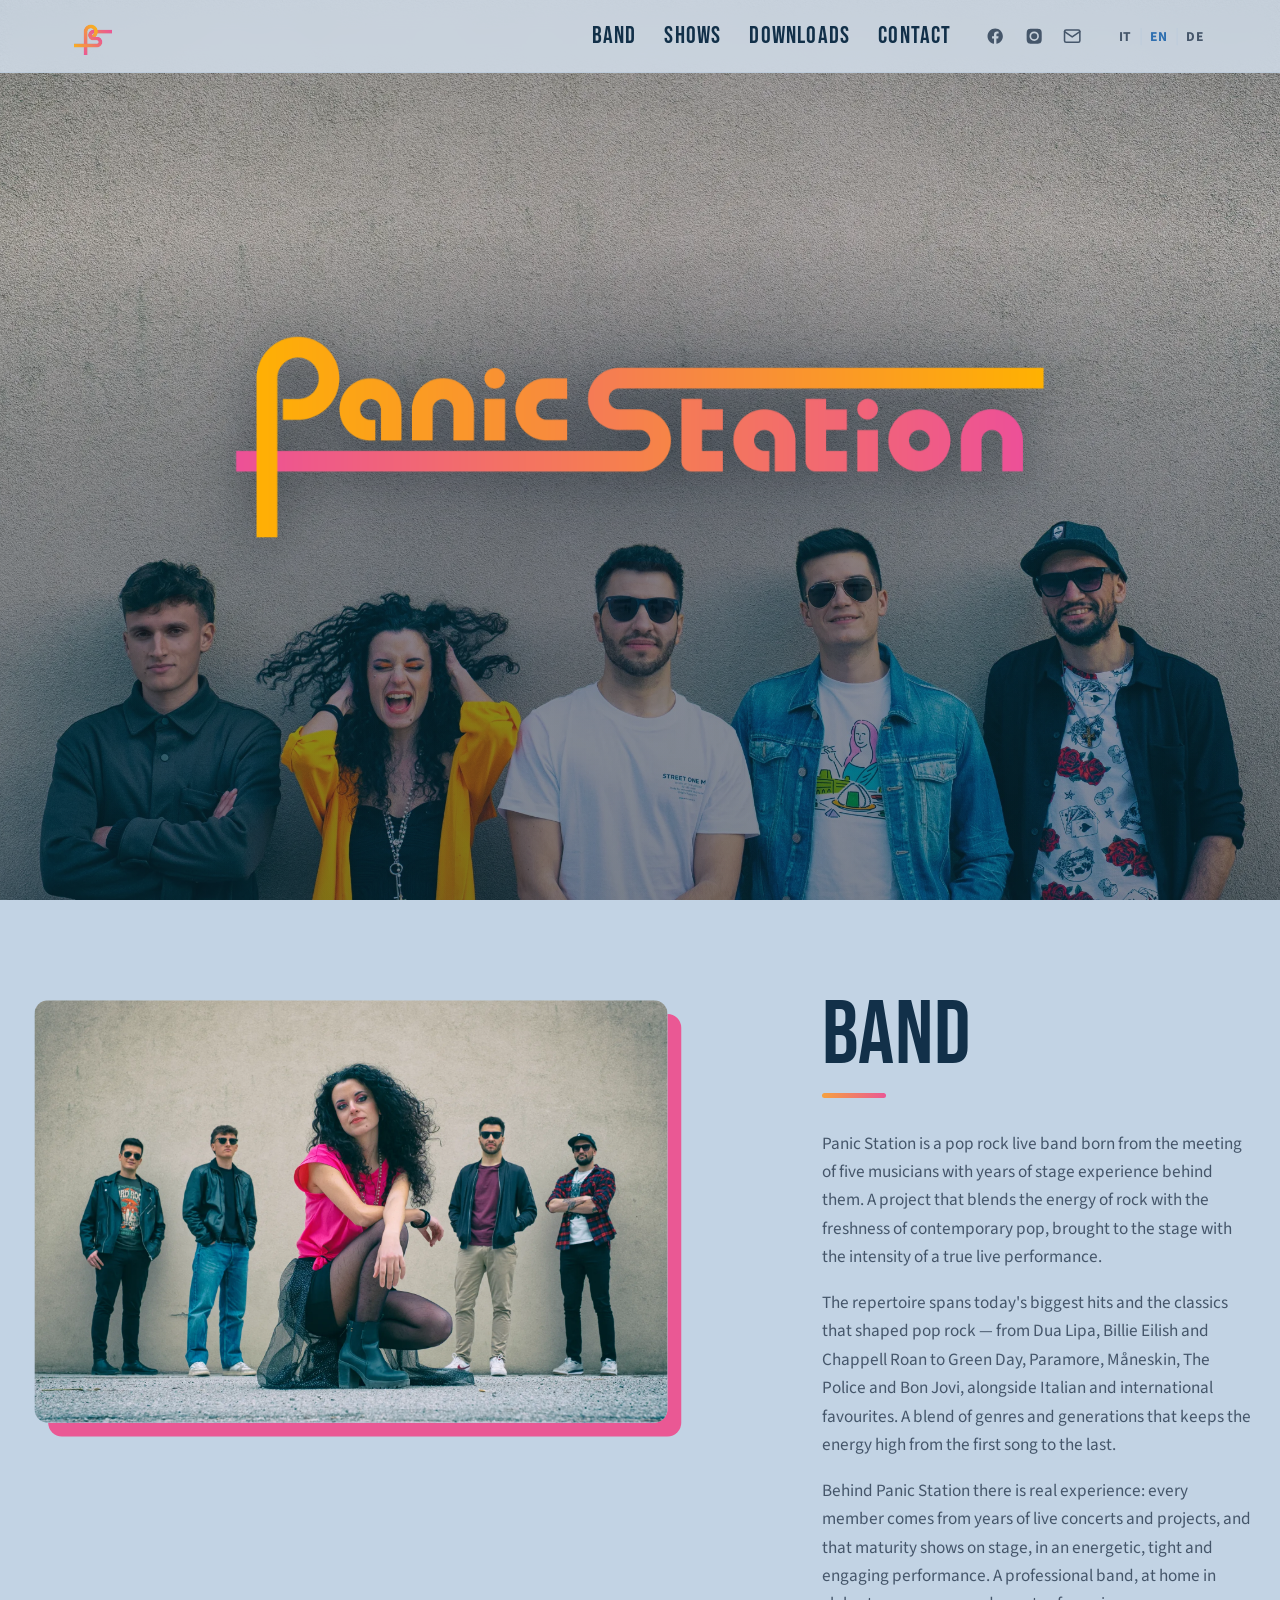
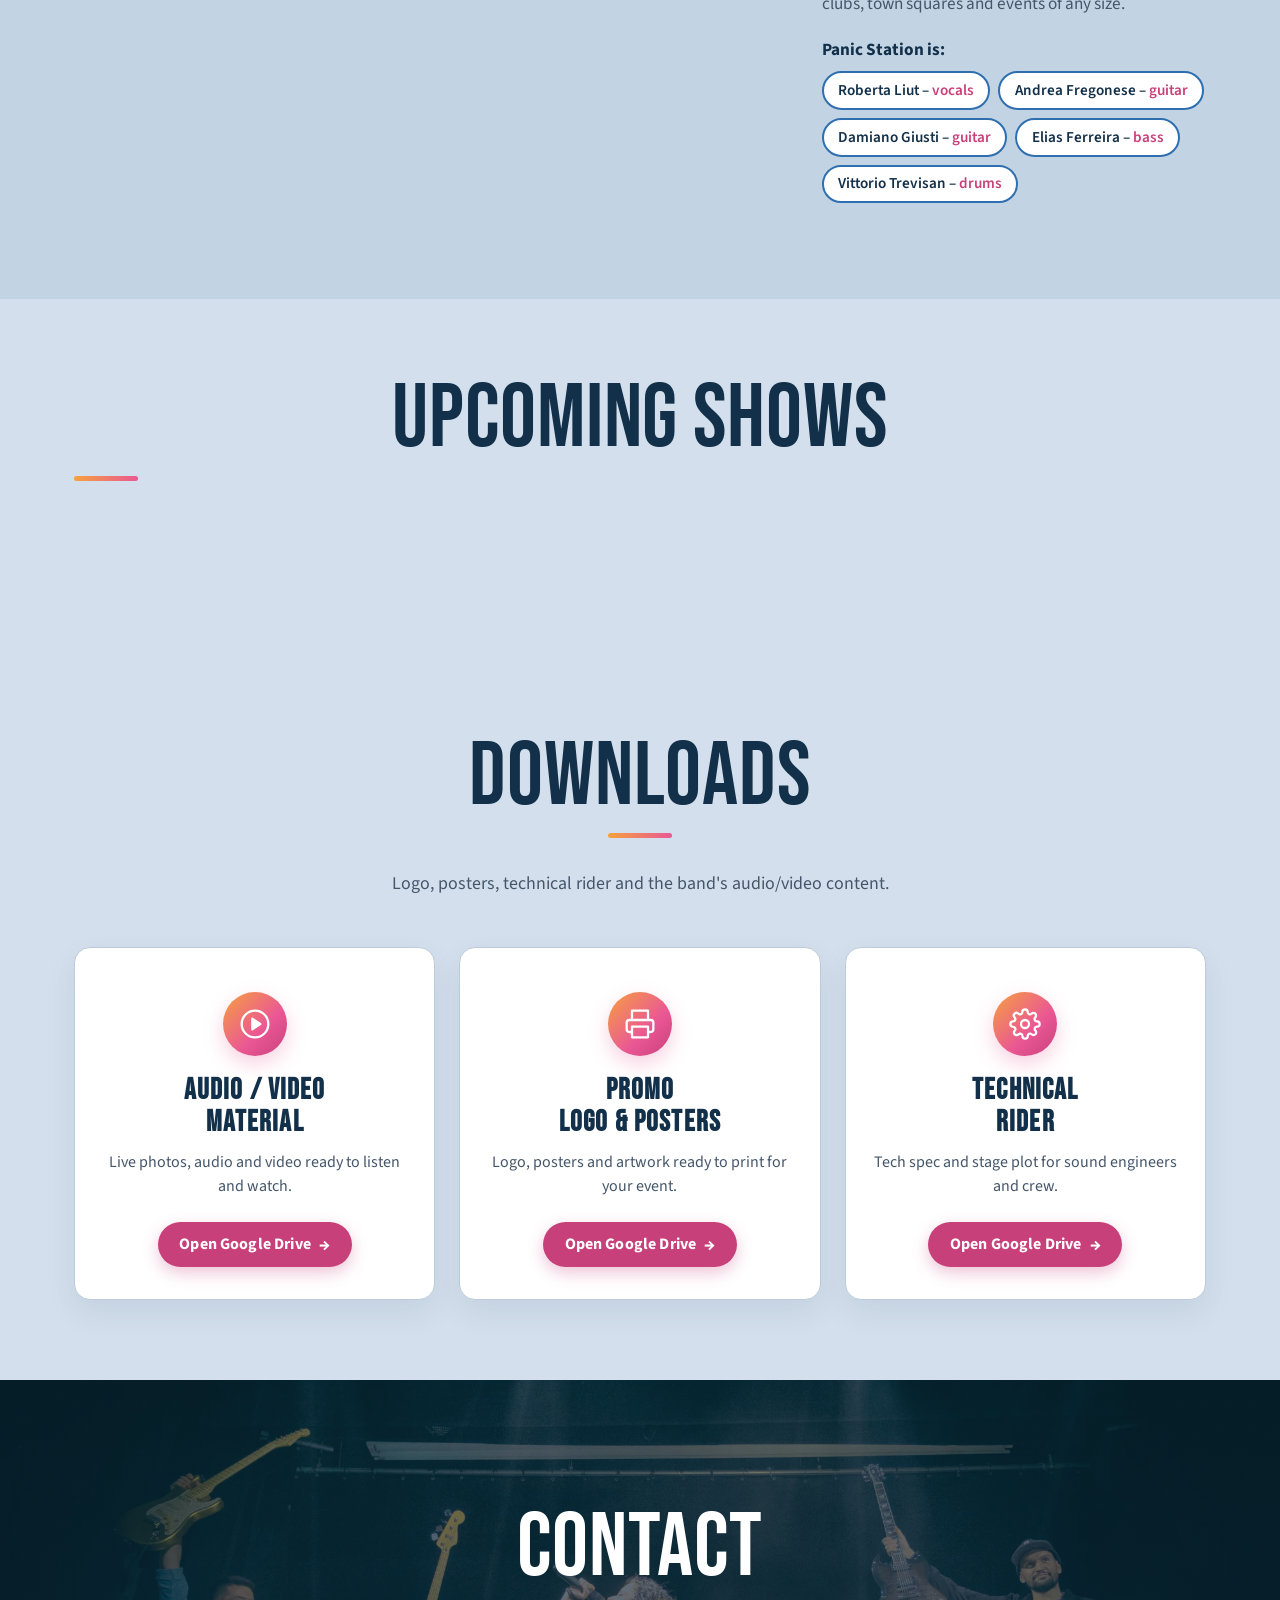
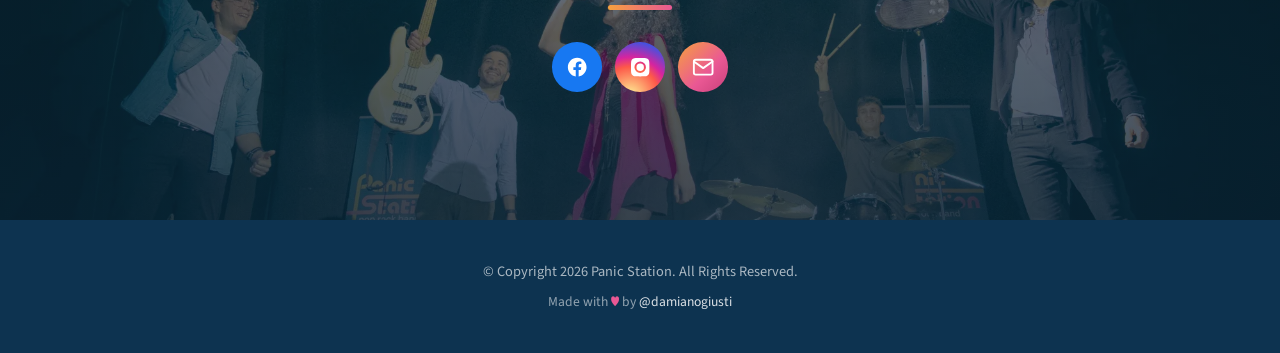
==== index.html @ 5a09c306 "footer: add 'Made with ♥ by @damianogiusti' credit link Co-Authored-By: Claude Opus 4.8 <noreply@ant" ====
<!DOCTYPE html>
<html lang="it">
<head>
  <meta charset="UTF-8">
  <meta name="viewport" content="width=device-width, initial-scale=1, minimum-scale=1">

  <title>Panic Station — Live Pop Rock Band | Friuli e Veneto</title>
  <meta name="description" data-i18n="meta.description" content="Panic Station: live band pop rock in Friuli e Veneto (San Vito al Tagliamento, Portogruaro, Pordenone). Grandi successi pop e classici rock suonati dal vivo per feste, sagre ed eventi.">
  <meta name="keywords" content="Panic Station, band pop rock, live band Friuli, cover band Veneto, musica dal vivo San Vito al Tagliamento, band Portogruaro, band Pordenone, gruppo musicale pop rock, live music, feste sagre eventi">
  <meta name="author" content="Panic Station">
  <meta name="robots" content="index, follow, max-image-preview:large">
  <meta name="theme-color" content="#123049">
  <link rel="canonical" href="https://www.panicstation.it/">

  <!-- Local SEO -->
  <meta name="geo.region" content="IT-FVG">
  <meta name="geo.placename" content="San Vito al Tagliamento, Pordenone">
  <meta name="geo.position" content="45.9167;12.8583">
  <meta name="ICBM" content="45.9167, 12.8583">

  <!-- Icons -->
  <link rel="shortcut icon" href="assets/images/logo-2.png" type="image/png">
  <link rel="apple-touch-icon" href="assets/images/logo-2.png">

  <!-- Open Graph -->
  <meta property="og:type" content="website">
  <meta property="og:site_name" content="Panic Station">
  <meta property="og:title" content="Panic Station — Live Pop Rock Band">
  <meta property="og:description" content="Live band pop rock in Friuli e Veneto. Successi pop e classici rock suonati dal vivo per feste, sagre ed eventi.">
  <meta property="og:url" content="https://www.panicstation.it/">
  <meta property="og:locale" content="it_IT">
  <meta property="og:locale:alternate" content="en_US">
  <meta property="og:locale:alternate" content="de_DE">
  <meta property="og:image" content="https://www.panicstation.it/assets/images/preview.webp">
  <meta property="og:image:type" content="image/webp">
  <meta property="og:image:width" content="1640">
  <meta property="og:image:height" content="924">
  <meta property="og:image:alt" content="Panic Station — pop rock band">

  <!-- Twitter -->
  <meta name="twitter:card" content="summary_large_image">
  <meta name="twitter:title" content="Panic Station — Live Pop Rock Band">
  <meta name="twitter:description" content="Live band pop rock in Friuli e Veneto. Successi pop e classici rock suonati dal vivo.">
  <meta name="twitter:image" content="https://www.panicstation.it/assets/images/preview.webp">

  <!-- Fonts + critical hero preload (LCP) -->
  <link rel="preconnect" href="https://fonts.googleapis.com">
  <link rel="preconnect" href="https://fonts.gstatic.com" crossorigin>
  <link rel="stylesheet" href="https://fonts.googleapis.com/css2?family=Bebas+Neue&family=Source+Sans+3:ital,wght@0,300;0,400;0,600;0,700;1,400&display=swap">
  <link rel="preload" as="image" href="assets/images/copertina-desktop.webp" media="(orientation: landscape)" fetchpriority="high">
  <link rel="preload" as="image" href="assets/images/copertina-mobile.webp" media="(orientation: portrait)" fetchpriority="high">

  <link rel="stylesheet" href="styles.css">
  <script defer src="translations.js"></script>
  <script defer src="script.js"></script>

  <script type="application/ld+json">
  {
    "@context": "https://schema.org",
    "@type": "MusicGroup",
    "name": "Panic Station",
    "url": "https://www.panicstation.it/",
    "logo": "https://www.panicstation.it/assets/images/logo-2.png",
    "image": "https://www.panicstation.it/assets/images/copertina-desktop.webp",
    "genre": ["Pop Rock", "Rock", "Pop", "Cover Band"],
    "foundingDate": "2020",
    "email": "info@panicstation.it",
    "sameAs": [
      "https://www.facebook.com/panicstation.live/",
      "https://www.instagram.com/panicstation.live/"
    ],
    "areaServed": [
      { "@type": "AdministrativeArea", "name": "Friuli-Venezia Giulia" },
      { "@type": "AdministrativeArea", "name": "Veneto" },
      { "@type": "City", "name": "San Vito al Tagliamento" },
      { "@type": "City", "name": "Portogruaro" },
      { "@type": "City", "name": "Pordenone" }
    ],
    "member": [
      { "@type": "Person", "name": "Roberta Liut", "roleName": "voce" },
      { "@type": "Person", "name": "Andrea Fregonese", "roleName": "chitarra" },
      { "@type": "Person", "name": "Damiano Giusti", "roleName": "chitarra" },
      { "@type": "Person", "name": "Elias Ferreira", "roleName": "basso" },
      { "@type": "Person", "name": "Vittorio Trevisan", "roleName": "batteria" }
    ]
  }
  </script>
</head>
<body class="vb">

  <header class="navbar" id="top">
    <div class="container navbar-inner">
      <a class="navbar-brand" href="#top" aria-label="Panic Station">
        <img src="assets/images/logo-2.png" alt="Panic Station">
      </a>
      <button class="navbar-toggle" type="button" aria-controls="nav-menu" aria-expanded="false" aria-label="Menu">
        <span></span><span></span><span></span>
      </button>
      <nav class="navbar-menu" id="nav-menu">
        <ul class="nav-links">
          <li><a href="#band" data-i18n="nav.band">Band</a></li>
          <li><a href="#date" data-i18n="nav.dates">Date</a></li>
          <li><a href="#download" data-i18n="nav.download">Materiali</a></li>
          <li><a href="#contattaci" data-i18n="nav.contact">Contattaci</a></li>
        </ul>
        <div class="nav-social">
          <a href="https://www.facebook.com/panicstation.live/" target="_blank" rel="noopener" aria-label="Facebook" data-icon="facebook"></a>
          <a href="https://www.instagram.com/panicstation.live/" target="_blank" rel="noopener" aria-label="Instagram" data-icon="instagram"></a>
          <a href="mailto:info@panicstation.it?subject=Contatto da sito web" aria-label="Email" data-icon="mail"></a>
        </div>
        <div class="lang-switch" role="group" aria-label="Language">
          <button type="button" data-lang="it">IT</button><span aria-hidden="true">|</span>
          <button type="button" data-lang="en">EN</button><span aria-hidden="true">|</span>
          <button type="button" data-lang="de">DE</button>
        </div>
      </nav>
    </div>
  </header>

  <!-- Hero -->
  <section class="hero" id="hero">
    <picture class="hero-bg">
      <source media="(orientation: portrait)" srcset="assets/images/copertina-mobile.webp">
      <img src="assets/images/copertina-desktop.webp" alt="Panic Station" fetchpriority="high">
    </picture>
    <div class="hero-scrim"></div>
    <img class="hero-logo" src="assets/images/logo-vettoriale-copy.pdf-svg.png" alt="Panic Station">
  </section>

  <!-- Band -->
  <section class="band" id="band">
    <div class="container band-grid">
      <figure class="band-photo" data-reveal>
        <img src="assets/images/band.webp" alt="Panic Station live pop rock band" width="2000" height="1334" loading="lazy">
      </figure>
      <div class="band-text" data-reveal>
        <h2 class="section-title" data-i18n="band.heading">BAND</h2>
        <p data-i18n="band.p1">Panic Station è una live band pop rock nata dall'incontro di cinque musicisti con anni di palco alle spalle. Un progetto che unisce l'energia del rock e la freschezza del pop contemporaneo, portati sul palco con l'intensità di una vera performance dal vivo.</p>
        <p data-i18n="band.p2">Il repertorio spazia dai grandi successi di oggi ai classici che hanno fatto la storia del pop rock: da Dua Lipa, Billie Eilish e Chappell Roan a Green Day, Paramore, Måneskin, The Police e Bon Jovi, passando per hit italiane e internazionali. Un incontro di generi e generazioni che tiene alta l'energia dal primo all'ultimo brano.</p>
        <p data-i18n="band.p3">Dietro Panic Station c'è esperienza vera: ogni componente arriva da anni di concerti e progetti dal vivo, e questa maturità si sente sul palco, in una performance energica, precisa e coinvolgente. Una band professionale, a suo agio tra club, piazze ed eventi di ogni dimensione.</p>
        <p class="members-intro" data-i18n="band.membersIntro">I Panic Station sono:</p>
        <ul class="members">
          <li>Roberta Liut &ndash; <span data-i18n="role.vocals">voce</span></li>
          <li>Andrea Fregonese &ndash; <span data-i18n="role.guitar">chitarra</span></li>
          <li>Damiano Giusti &ndash; <span data-i18n="role.guitar">chitarra</span></li>
          <li>Elias Ferreira &ndash; <span data-i18n="role.bass">basso</span></li>
          <li>Vittorio Trevisan &ndash; <span data-i18n="role.drums">batteria</span></li>
        </ul>
      </div>
    </div>
  </section>

  <!-- Gigs -->
  <section class="gigs" id="date">
    <div class="container" id="next_gigs">
      <div class="section-head" data-reveal>
        <h2 class="section-title" data-i18n="gigs.heading">Prossimi live</h2>
      </div>
    </div>
  </section>

  <!-- Downloads -->
  <section class="quick-links" id="download">
    <div class="container">
      <div class="section-head" data-reveal>
        <h2 class="section-title center" data-i18n="downloads.heading">MATERIALI</h2>
        <p class="section-sub" data-i18n="downloads.subtitle">Logo, locandine, rider tecnico e contenuti audio/video della band.</p>
      </div>
      <div class="cards">
        <a class="card" href="https://materiale.panicstation.it" target="_blank" rel="noopener" data-reveal>
          <span class="card-icon" data-icon="play"></span>
          <h3 class="card-title" data-i18n-html="cards.material">MATERIALE <br> AUDIO / VIDEO</h3>
          <p class="card-desc" data-i18n="cards.material.desc">Foto, audio e video live pronti da ascoltare e guardare.</p>
          <span class="card-cta" data-i18n="cards.cta">Apri Google Drive</span>
        </a>
        <a class="card" href="https://drive.google.com/drive/folders/1IUiKf55fL4-iTd4FxjVwKEXodRz_qEDn" target="_blank" rel="noopener" data-reveal>
          <span class="card-icon" data-icon="print"></span>
          <h3 class="card-title" data-i18n-html="cards.ads">PUBBLICITÀ<br>LOGO E LOCANDINE</h3>
          <p class="card-desc" data-i18n="cards.ads.desc">Logo, locandine e grafiche pronte da stampare per il tuo evento.</p>
          <span class="card-cta" data-i18n="cards.cta">Apri Google Drive</span>
        </a>
        <a class="card" href="https://drive.google.com/file/d/1LFYhdl3VUo5XoUsHOWB9RDWOVeJ8-pVO/view?usp=drive_link" target="_blank" rel="noopener" data-reveal>
          <span class="card-icon" data-icon="gear"></span>
          <h3 class="card-title" data-i18n-html="cards.rider">RIDER <br> TECNICO</h3>
          <p class="card-desc" data-i18n="cards.rider.desc">Scheda tecnica e piano palco per fonici e service.</p>
          <span class="card-cta" data-i18n="cards.cta">Apri Google Drive</span>
        </a>
      </div>
    </div>
  </section>

  <!-- Contact -->
  <section class="contact" id="contattaci">
    <picture class="contact-bg">
      <img src="assets/images/footer.webp" alt="" loading="lazy">
    </picture>
    <div class="contact-scrim"></div>
    <div class="container">
      <h2 class="section-title center" data-i18n="contact.heading" data-reveal>CONTATTACI</h2>
      <div class="social-list" data-reveal>
        <a class="social-btn facebook" href="https://www.facebook.com/panicstation.live/" target="_blank" rel="noopener" aria-label="Facebook" data-icon="facebook"></a>
        <a class="social-btn instagram" href="https://www.instagram.com/panicstation.live/" target="_blank" rel="noopener" aria-label="Instagram" data-icon="instagram"></a>
        <a class="social-btn mail" href="mailto:info@panicstation.it?subject=Contatto da sito web" aria-label="Email" data-icon="mail"></a>
      </div>
    </div>
  </section>

  <footer class="footer">
    <div class="container">
      <p class="copyright" id="copyright_js"></p>
      <p class="footer-credit">Made with <span class="heart" aria-label="love" role="img">♥</span> by <a href="https://www.damianogiusti.com/" target="_blank" rel="noopener">@damianogiusti</a></p>
    </div>
  </footer>

</body>
</html>
---- styles.css ----
/* ===== Variant B — Bold Dynamic (light blue, heritage-forward) ===== */
/* Bright but blue-tinted: brand blue + white + pink, logo-2 gradient pops */
:root {
  --bg: #d3dfec;          /* blue-grey base (a touch deeper) */
  --surface: #ffffff;     /* cards */
  --surface-2: #c2d3e4;   /* alt section (deeper blue tint) */
  --line: #bccbdb;
  --ink: #123049;         /* dark navy text */
  --muted: #45566a;       /* AA on light-blue surfaces */
  --blue: #2f6fb0;        /* brand blue */
  --blue-d: #1d4368;
  --navy: #0d3350;        /* footer / anchor navy */
  --blue-soft: #dbe8f5;
  --pink: #ea5894;        /* brand pink (decorative) */
  --pink-text: #c8407a;   /* darker pink for text (AA on white) */
  --orange: #f6893f;
  --yellow: #f2c14e;
  --grad: linear-gradient(90deg, #f6a13e 0%, #ea5894 100%);
  --grad-d: linear-gradient(135deg, #f6a13e 0%, #ea5894 60%, #c8407a 100%);
  --grad-h: linear-gradient(135deg, #cf6a1a 0%, #ea5894 55%, #c8407a 100%); /* ticket header: white text ≥3:1 */
  --nav-h: 4.5rem;
  --fd: 'Bebas Neue', Impact, sans-serif;
  --fb: 'Source Sans 3', -apple-system, Segoe UI, Roboto, sans-serif;
}

*, *::before, *::after { box-sizing: border-box; }
html, body { max-width: 100%; overflow-x: hidden; }
html { scroll-behavior: smooth; }
body { margin: 0; font-family: var(--fb); font-size: 1.075rem; line-height: 1.65; color: var(--ink); background: var(--bg); -webkit-font-smoothing: antialiased; }
a { color: inherit; text-decoration: none; }
img { max-width: 100%; display: block; }
.container { width: 100%; max-width: 1180px; margin: 0 auto; padding: 0 1.5rem; }

.section-title {
  font-family: var(--fd); font-weight: 400;
  font-size: clamp(3rem, 8vw, 5.6rem);
  line-height: .9; letter-spacing: .01em; margin: 0 0 2rem; color: var(--ink);
  text-transform: uppercase; position: relative;
}
.section-title::after { content: ""; display: block; width: 4rem; height: 5px; margin-top: 1rem; background: var(--grad); border-radius: 3px; }
.section-title.center { text-align: center; }
.section-title.center::after { margin-left: auto; margin-right: auto; }

/* ===== Scroll animations ===== */
[data-reveal] { opacity: 0; transform: translateY(34px); transition: opacity .7s ease, transform .7s cubic-bezier(.2,.8,.2,1); }
[data-reveal].is-visible { opacity: 1; transform: none; }
.band-photo[data-reveal] { transform: translateX(-46px) scale(.98); }
.band-text[data-reveal]  { transform: translateX(46px); }
.cards a:nth-child(1)[data-reveal] { transition-delay: .05s; }
.cards a:nth-child(2)[data-reveal] { transition-delay: .16s; }
.cards a:nth-child(3)[data-reveal] { transition-delay: .27s; }
@media (prefers-reduced-motion: reduce) { [data-reveal] { opacity: 1 !important; transform: none !important; } }

/* ===== Navbar ===== */
.navbar { position: fixed; inset: 0 0 auto 0; z-index: 100; background: rgba(211,223,236,.85); backdrop-filter: saturate(150%) blur(12px); border-bottom: 1px solid var(--line); }
.navbar-inner { display: flex; align-items: center; gap: 1rem; min-height: var(--nav-h); }
.navbar-brand img { height: 2.4rem; width: auto; }
.navbar-menu { display: flex; align-items: center; gap: 1.75rem; margin-left: auto; }
.nav-links { display: flex; gap: 1.75rem; list-style: none; margin: 0; padding: 0; }
.nav-links a { font-family: var(--fd); font-size: 1.5rem; letter-spacing: .05em; color: var(--ink); transition: color .2s; }
.nav-links a:hover { color: var(--pink); }
.nav-social { display: flex; gap: .4rem; }
.nav-social a { width: 2rem; height: 2rem; display: grid; place-items: center; color: var(--muted); transition: color .2s; }
.nav-social a:hover { color: var(--pink); }
.nav-social svg { width: 1.15rem; height: 1.15rem; }
.lang-switch { display: flex; align-items: center; gap: .3rem; }
.lang-switch button { background: none; border: none; cursor: pointer; color: var(--muted); font-family: var(--fb); font-weight: 700; font-size: .85rem; letter-spacing: .05em; padding: .1rem .15rem; }
.lang-switch button.active { color: var(--blue); }
.lang-switch span { color: var(--line); }
.navbar-toggle { display: none; margin-left: auto; background: none; border: none; cursor: pointer; padding: .5rem; }
.navbar-toggle span { display: block; width: 26px; height: 2px; margin: 5px 0; background: var(--ink); transition: .3s; }

/* ===== Hero ===== */
.hero { position: relative; height: 100svh; min-height: 560px; overflow: hidden; background: var(--surface-2); }
.hero-bg, .hero-bg img { position: absolute; inset: 0; width: 100%; height: 100%; }
.hero-bg img { object-fit: cover; object-position: center 30%; }
.hero-scrim {
  position: absolute; inset: 0;
  background:
    radial-gradient(115% 75% at 50% 50%, rgba(6,26,42,.42) 0%, rgba(6,26,42,.14) 46%, rgba(6,26,42,0) 72%),
    linear-gradient(180deg, rgba(6,26,42,.28) 0%, rgba(6,26,42,0) 26%, rgba(6,26,42,.5) 100%);
}
.hero-logo {
  position: absolute; left: 50%; top: 50%; transform: translate(-50%,-52%);
  width: min(82%, 820px); height: auto; z-index: 2;
  filter: drop-shadow(0 8px 26px rgba(4,16,28,.5));
  animation: heroPop 1s cubic-bezier(.2,.8,.2,1) both;
}
@keyframes heroPop { from { opacity: 0; transform: translate(-50%,-46%) scale(.94); } to { opacity: 1; transform: translate(-50%,-52%) scale(1); } }

/* ===== Downloads / Quick links ===== */
.quick-links { background: var(--bg); padding: 5.5rem 0 5rem; }
.quick-links .section-head { margin-bottom: 3rem; }
.section-sub { max-width: 660px; margin: 0 auto; text-align: center; color: var(--muted); font-size: 1.12rem; line-height: 1.6; }
.cards { display: grid; grid-template-columns: repeat(3, 1fr); gap: 1.5rem; }
.card {
  display: flex; flex-direction: column; align-items: center;
  background: var(--surface); border: 1px solid var(--line); border-radius: 16px;
  padding: 2.75rem 1.6rem 2rem; text-align: center;
  box-shadow: 0 12px 30px rgba(13,51,80,.08);
  transition: transform .25s, box-shadow .25s, border-color .25s;
}
.card:hover { transform: translateY(-10px); box-shadow: 0 24px 50px rgba(234,88,148,.24); border-color: var(--pink); }
.card-icon { display: inline-grid; place-items: center; width: 4rem; height: 4rem; border-radius: 50%; color: #fff; background: var(--grad-d); box-shadow: 0 8px 20px rgba(234,88,148,.28); }
.card-icon svg { width: 2rem; height: 2rem; stroke-width: 1.7; }
.card-title { margin: 1.2rem 0 0; font-family: var(--fd); font-size: 1.8rem; letter-spacing: .04em; line-height: 1.1; color: var(--ink); }
.card-desc { margin: .7rem 0 1.5rem; color: var(--muted); font-size: 1rem; line-height: 1.5; }
.card-cta {
  margin-top: auto; display: inline-flex; align-items: center; gap: .5rem;
  font-family: var(--fb); font-weight: 700; font-size: 1rem; letter-spacing: .01em;
  color: #fff; background: var(--pink-text);
  padding: .6rem 1.35rem; border-radius: 999px;
  box-shadow: 0 6px 16px rgba(200,64,122,.3);
  transition: gap .2s ease, box-shadow .2s ease, transform .2s ease;
}
.card-cta::after { content: "→"; font-size: 1.1em; line-height: 1; }
.card:hover .card-cta { gap: .85rem; box-shadow: 0 10px 22px rgba(200,64,122,.42); transform: translateY(-1px); }

/* ===== Band (split slide-in) ===== */
.band { background: var(--surface-2); padding: 6rem 0; }
.band-grid { display: grid; grid-template-columns: 1.5fr 1fr; gap: 3.5rem; align-items: center; }
.band-photo { margin: 0; border-radius: 14px; overflow: hidden; box-shadow: 14px 14px 0 var(--pink); }
.band-photo { align-self: start; }
.band-photo img { display: block; width: 100%; height: auto; }
.band-text p { margin: 0 0 1.1rem; color: var(--muted); }
.band-text .members-intro { color: var(--ink); font-weight: 700; margin-bottom: .4rem; }
.members { list-style: none; margin: 0; padding: 0; display: flex; flex-wrap: wrap; gap: .5rem; }
.members li { background: var(--surface); border: 2px solid var(--blue); border-radius: 999px; padding: .3rem .9rem; font-weight: 600; font-size: .95rem; color: var(--ink); }
.members li span { color: var(--pink-text); }

/* ===== Gigs (ticket cards) ===== */
.gigs { background: var(--bg); padding: 5rem 0 6rem; }
.section-head { text-align: center; margin-bottom: 2.5rem; }
#next_gigs { display: grid; gap: 1.75rem; }
#next_gigs .section-head { grid-column: 1 / -1; }
.gig-card {
  position: relative; background: var(--surface); color: var(--ink);
  border: 1px solid var(--line); border-radius: 12px; padding: 0; overflow: hidden;
  box-shadow: 0 14px 32px rgba(13,51,80,.1);
  transition: transform .25s, box-shadow .25s;
  animation: fadeUp .6s both;
}
#next_gigs > div:nth-child(2) .gig-card { animation-delay: .05s; }
#next_gigs > div:nth-child(3) .gig-card { animation-delay: .15s; }
#next_gigs > div:nth-child(4) .gig-card { animation-delay: .25s; }
@keyframes fadeUp { from { opacity: 0; transform: translateY(28px); } to { opacity: 1; transform: none; } }
.gig-card:hover { transform: translateY(-6px) scale(1.01); box-shadow: 0 22px 46px rgba(234,88,148,.22); }
.gig-card::before, .gig-card::after { content: ""; position: absolute; top: 3.4rem; width: 22px; height: 22px; background: var(--bg); border-radius: 50%; transform: translateY(-50%); z-index: 2; }
.gig-card::before { left: -11px; } .gig-card::after { right: -11px; }
.gig-top { display: flex; justify-content: space-between; align-items: baseline; gap: 1rem; flex-wrap: wrap; background: var(--grad-h); color: #fff; padding: 1.35rem 2rem; }
.gig-date { font-family: var(--fd); font-size: 2.5rem; letter-spacing: .02em; margin: 0; }
.gig-name { font-family: var(--fd); font-size: 2.5rem; letter-spacing: .02em; margin: 0; color: #fff; text-align: right; text-shadow: 0 1px 8px rgba(120,20,70,.35); }
.gig-location { margin: 0; padding: 1.25rem 2rem 0; font-weight: 600; color: var(--ink); }
.gig-cta { padding: .75rem 2rem 1.5rem; }
.gig-cta a { display: inline-flex; align-items: center; gap: .4rem; font-weight: 700; color: var(--blue); }
.gig-cta u { text-decoration: none; border-bottom: 2px solid currentColor; }

/* teaser: static "continuously updated" note, not a ticket */
.gig-item--teaser { grid-column: 1 / -1; text-align: center; }
.gig-teaser {
  display: inline-flex; align-items: center; gap: .55rem;
  margin: .9rem 0 0; padding: .6rem 1.3rem;
  border: 1px dashed var(--blue); border-radius: 999px;
  background: var(--surface); color: var(--muted);
  font-style: italic; font-size: 1.02rem;
}
.gig-teaser-ic { width: 1.2rem; height: 1.2rem; color: var(--blue); flex: none; }

/* ===== Contact ===== */
.contact { position: relative; padding: 8rem 0; overflow: hidden; }
.contact-bg, .contact-bg img { position: absolute; inset: 0; width: 100%; height: 100%; }
.contact-bg img { object-fit: cover; object-position: center 30%; }
.contact-scrim { position: absolute; inset: 0; background: linear-gradient(180deg, rgba(9,32,50,.5), rgba(9,32,50,.78)); }
.contact .container { position: relative; z-index: 2; text-align: center; }
.contact .section-title { color: #fff; }
.social-list { display: flex; justify-content: center; gap: .85rem; margin-top: 1.5rem; }
.social-btn { width: 3.1rem; height: 3.1rem; border-radius: 50%; display: grid; place-items: center; color: #fff; transition: transform .2s, filter .2s; }
.social-btn:hover { transform: translateY(-4px) rotate(6deg); filter: brightness(1.08); }
.social-btn svg { width: 1.4rem; height: 1.4rem; }
.social-btn.facebook { background: #1778f2; }
.social-btn.instagram { background: radial-gradient(circle at 30% 107%, #fdf497 0%, #fd5949 45%, #d6249f 60%, #285AEB 90%); }
.social-btn.mail { background: var(--grad-d); }

/* ===== Footer (navy anchor) ===== */
.footer { background: var(--navy); padding: 2.5rem 0; text-align: center; }
.copyright { margin: 0; font-size: .9rem; color: rgba(255,255,255,.65); }
.footer-credit { margin: .45rem 0 0; font-size: .85rem; color: rgba(255,255,255,.55); }
.footer-credit .heart { color: var(--pink); }
.footer-credit a { color: rgba(255,255,255,.85); border-bottom: 1px solid transparent; transition: border-color .2s, color .2s; }
.footer-credit a:hover { color: #fff; border-color: currentColor; }

[id] { scroll-margin-top: var(--nav-h); }

/* ===== Responsive ===== */
@media (min-width: 720px) { #next_gigs { grid-template-columns: 1fr 1fr; } #next_gigs .gig-card:only-of-type { grid-column: 1 / -1; } }
@media (max-width: 900px) {
  .cards { grid-template-columns: 1fr; max-width: 420px; margin: 0 auto; }
  .band-grid { grid-template-columns: 1fr; gap: 2.5rem; }
  .band-photo { order: -1; box-shadow: 10px 10px 0 var(--pink); }
  .band-photo[data-reveal], .band-text[data-reveal] { transform: translateY(34px); }
}
@media (max-width: 768px) {
  .navbar-toggle { display: block; }
  .navbar-menu { position: fixed; inset: var(--nav-h) 0 auto 0; flex-direction: column; align-items: flex-start; gap: 1.1rem; background: rgba(211,223,236,.97); backdrop-filter: blur(12px); padding: 1.5rem; border-bottom: 1px solid var(--line); transform: translateY(-160%); transition: transform .3s ease; }
  .navbar-menu.open { transform: translateY(0); }
  .nav-links { flex-direction: column; gap: 1rem; width: 100%; }
  .hero-bg img { object-position: center center; }
  .hero-scrim { background:
    radial-gradient(130% 55% at 50% 75%, rgba(6,24,40,.5) 0%, rgba(6,24,40,.18) 55%, rgba(6,24,40,0) 80%),
    linear-gradient(180deg, rgba(6,24,40,.3) 0%, rgba(6,24,40,.06) 26%, rgba(6,24,40,.55) 100%); }
  .hero-logo { width: 94%; top: 75%; transform: translate(-50%, -50%); }
  .gig-name { text-align: left; font-size: 2rem; }
  .gig-date { font-size: 2rem; }
  .gig-card::before, .gig-card::after { display: none; }
}
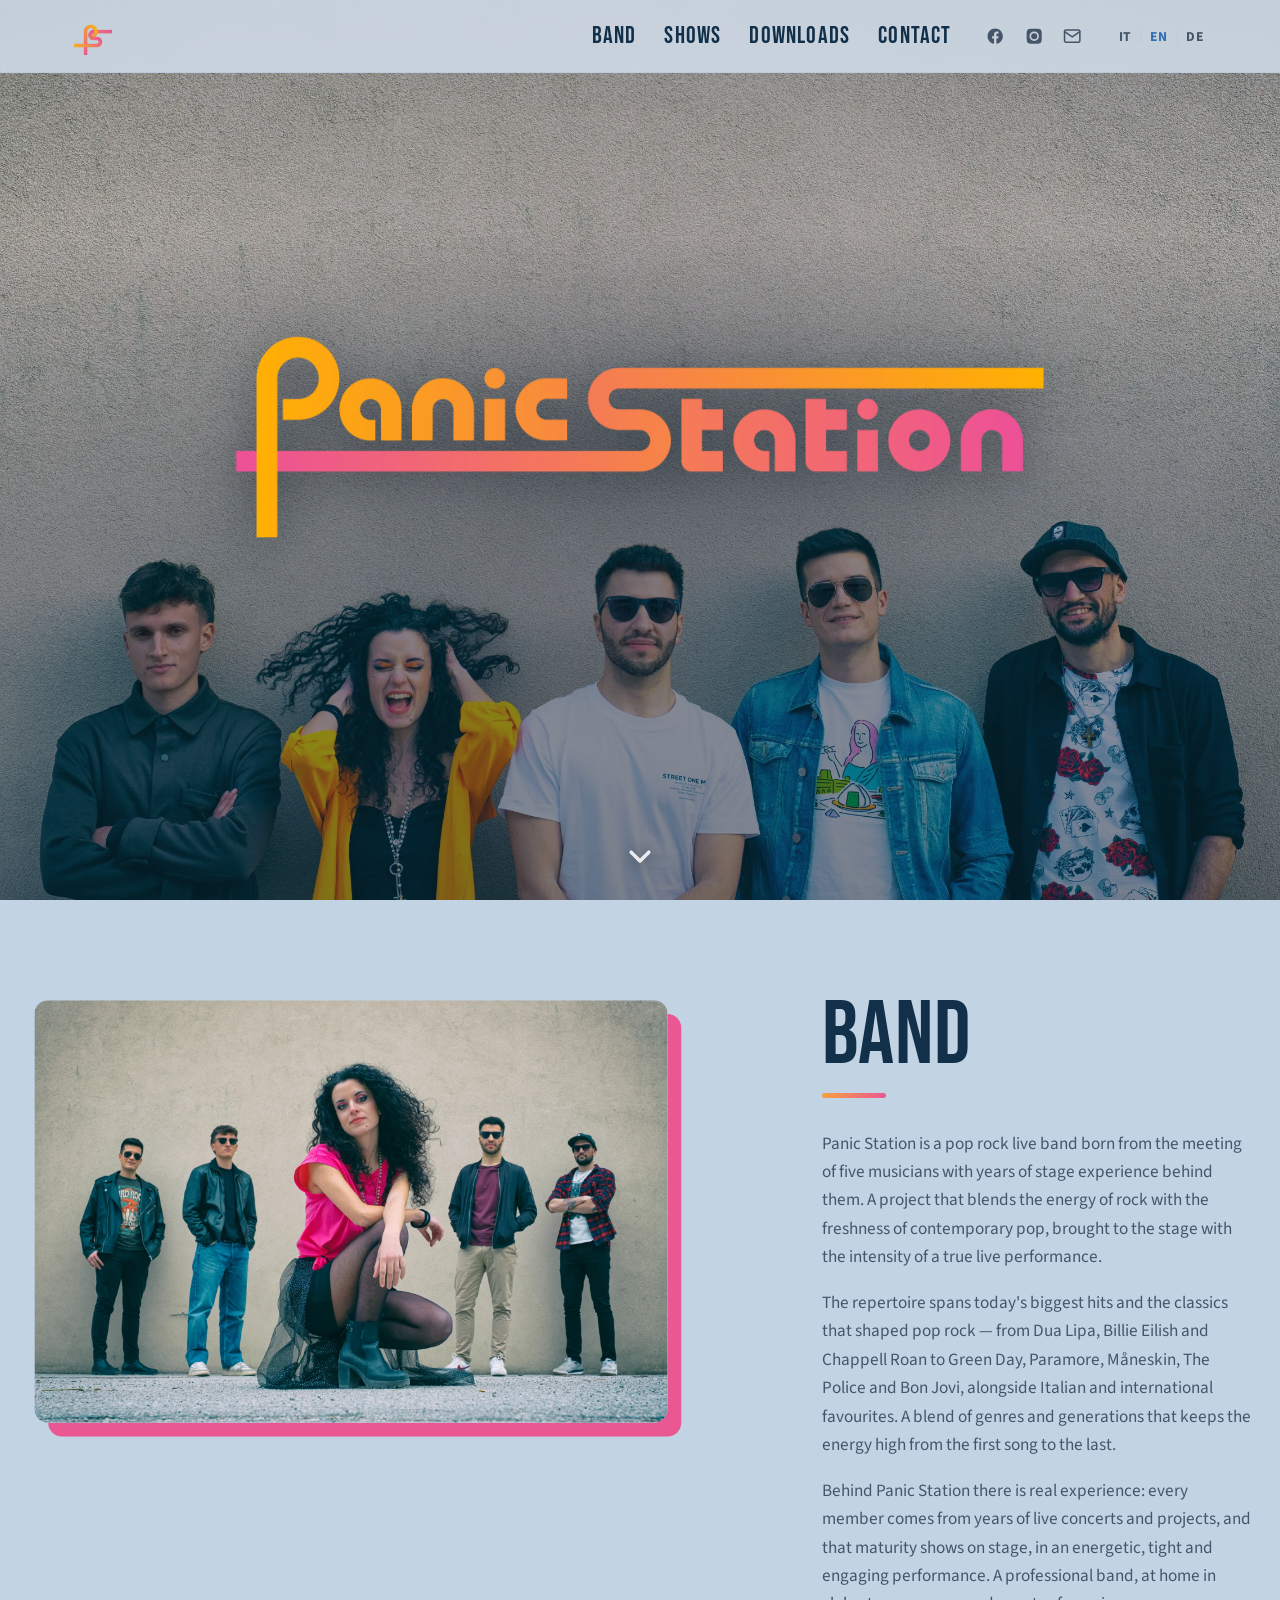
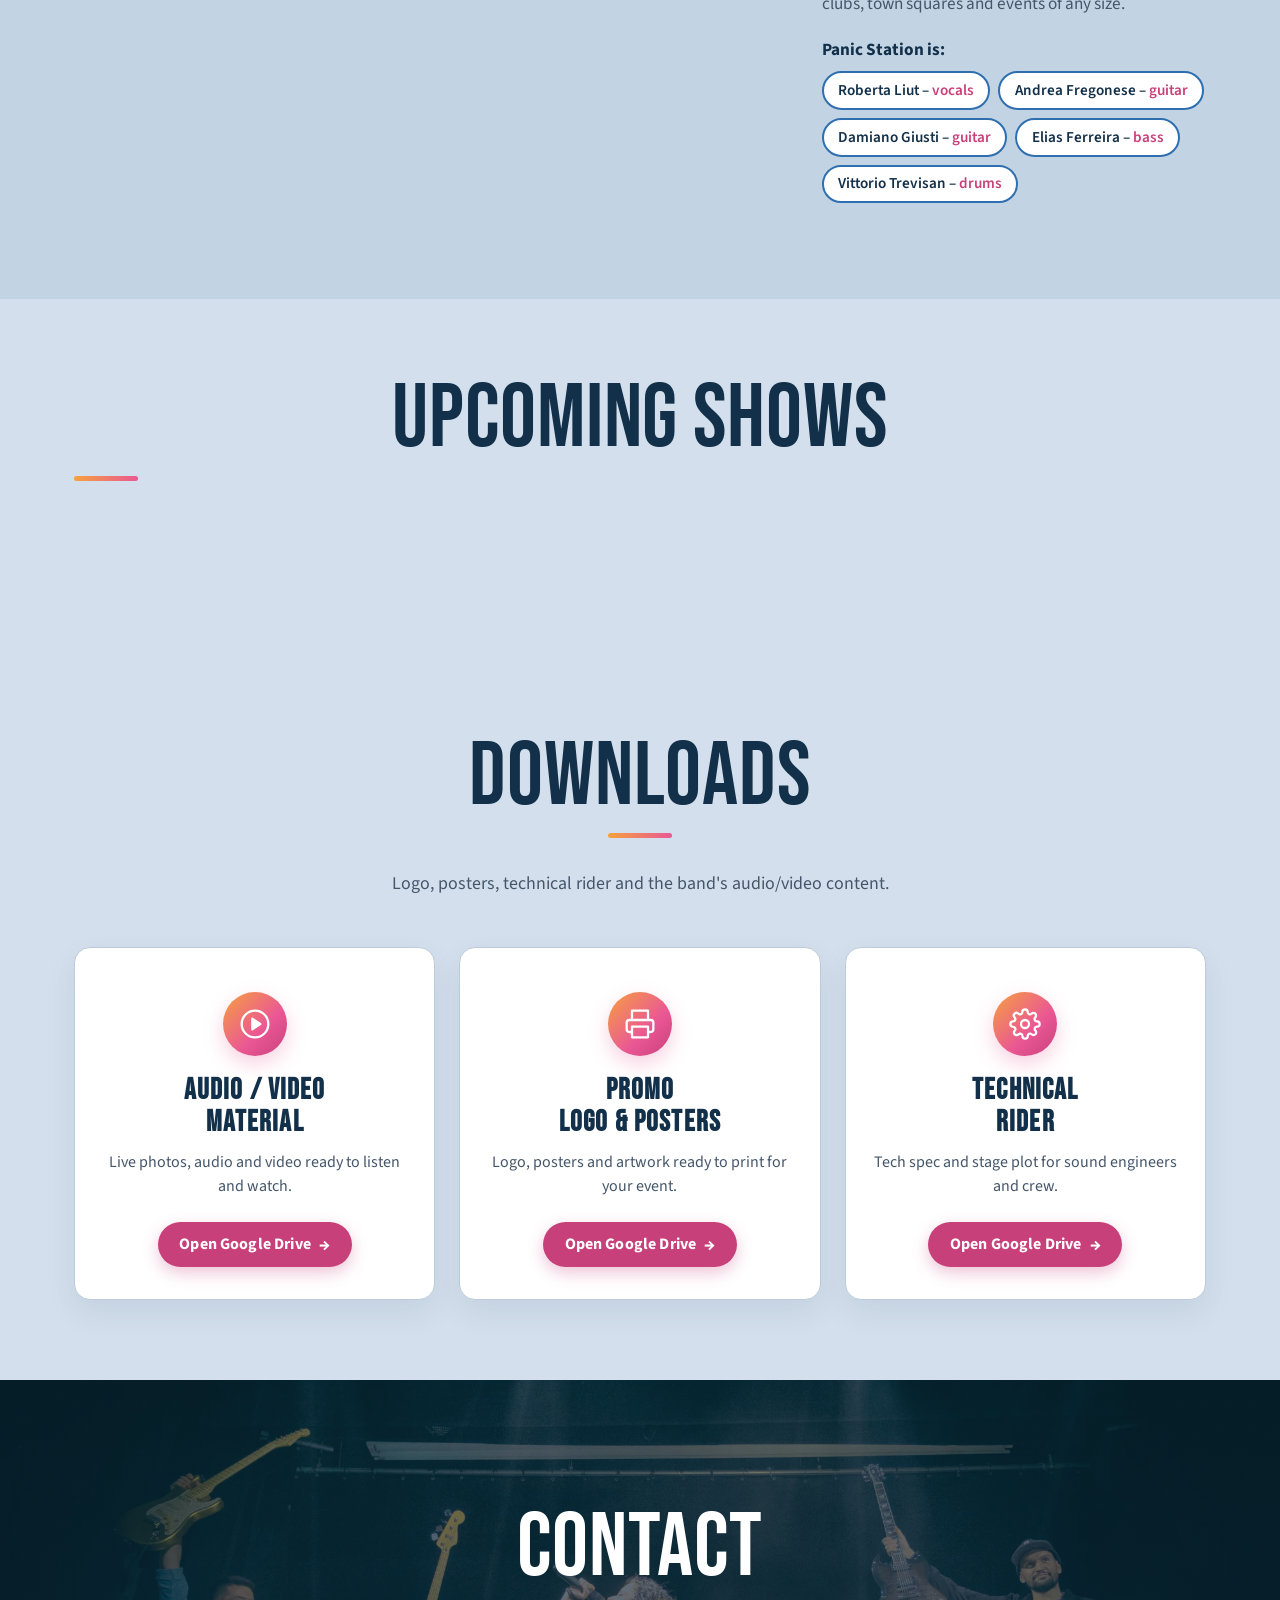
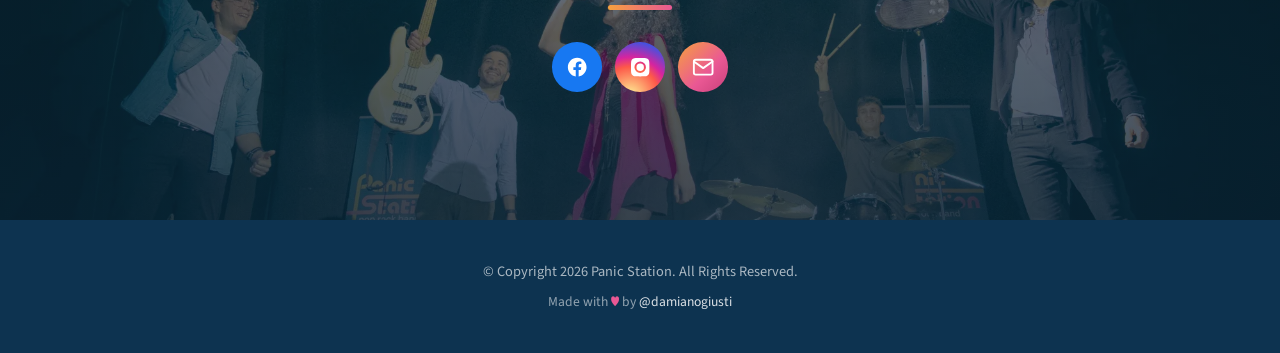
==== commit 9243a706: "hero: animated scroll-down chevron cue Add a bouncing chevron at the bottom of the hero (links to #b" ====
--- a/index.html
+++ b/index.html
@@ -125,6 +125,9 @@
     </picture>
     <div class="hero-scrim"></div>
     <img class="hero-logo" src="assets/images/logo-vettoriale-copy.pdf-svg.png" alt="Panic Station">
+    <a class="hero-scroll" href="#band" aria-label="Scorri verso il basso">
+      <svg viewBox="0 0 24 24" fill="none" stroke="currentColor" stroke-width="2.4" stroke-linecap="round" stroke-linejoin="round" aria-hidden="true"><path d="m6 9 6 6 6-6"/></svg>
+    </a>
   </section>
 
   <!-- Band -->
--- a/styles.css
+++ b/styles.css
@@ -87,6 +87,17 @@
   animation: heroPop 1s cubic-bezier(.2,.8,.2,1) both;
 }
 @keyframes heroPop { from { opacity: 0; transform: translate(-50%,-46%) scale(.94); } to { opacity: 1; transform: translate(-50%,-52%) scale(1); } }
+.hero-scroll {
+  position: absolute; left: 50%; bottom: 1.6rem; transform: translateX(-50%);
+  z-index: 3; color: #fff; opacity: .85;
+  display: grid; place-items: center;
+  filter: drop-shadow(0 2px 8px rgba(4,16,28,.55));
+  transition: opacity .2s;
+}
+.hero-scroll:hover { opacity: 1; }
+.hero-scroll svg { width: 2.2rem; height: 2.2rem; animation: heroBob 1.8s ease-in-out infinite; }
+@keyframes heroBob { 0%, 100% { transform: translateY(0); } 50% { transform: translateY(9px); } }
+@media (prefers-reduced-motion: reduce) { .hero-scroll svg { animation: none; } }
 
 /* ===== Downloads / Quick links ===== */
 .quick-links { background: var(--bg); padding: 5.5rem 0 5rem; }
@@ -200,11 +211,14 @@
   .band-photo[data-reveal], .band-text[data-reveal] { transform: translateY(34px); }
 }
 @media (max-width: 768px) {
+  .navbar { position: sticky; top: 0; }
   .navbar-toggle { display: block; }
   .navbar-menu { position: fixed; inset: var(--nav-h) 0 auto 0; flex-direction: column; align-items: flex-start; gap: 1.1rem; background: rgba(211,223,236,.97); backdrop-filter: blur(12px); padding: 1.5rem; border-bottom: 1px solid var(--line); transform: translateY(-160%); transition: transform .3s ease; }
   .navbar-menu.open { transform: translateY(0); }
   .nav-links { flex-direction: column; gap: 1rem; width: 100%; }
-  .hero-bg img { object-position: center center; }
+  /* fullscreen (below the sticky nav) while protecting heads: crop from the top */
+  .hero { height: calc(100svh - var(--nav-h)); min-height: 440px; }
+  .hero-bg img { object-position: center top; }
   .hero-scrim { background:
     radial-gradient(130% 55% at 50% 75%, rgba(6,24,40,.5) 0%, rgba(6,24,40,.18) 55%, rgba(6,24,40,0) 80%),
     linear-gradient(180deg, rgba(6,24,40,.3) 0%, rgba(6,24,40,.06) 26%, rgba(6,24,40,.55) 100%); }
@@ -213,3 +227,10 @@
   .gig-date { font-size: 2rem; }
   .gig-card::before, .gig-card::after { display: none; }
 }
+/* Tablet portrait (e.g. iPad): same head-safe fullscreen hero, full nav kept */
+@media (orientation: portrait) and (min-width: 769px) and (max-width: 1024px) {
+  .navbar { position: sticky; top: 0; }
+  .hero { height: calc(100svh - var(--nav-h)); min-height: 520px; }
+  .hero-bg img { object-position: center top; }
+  .hero-logo { top: 72%; transform: translate(-50%, -50%); width: min(66%, 560px); }
+}
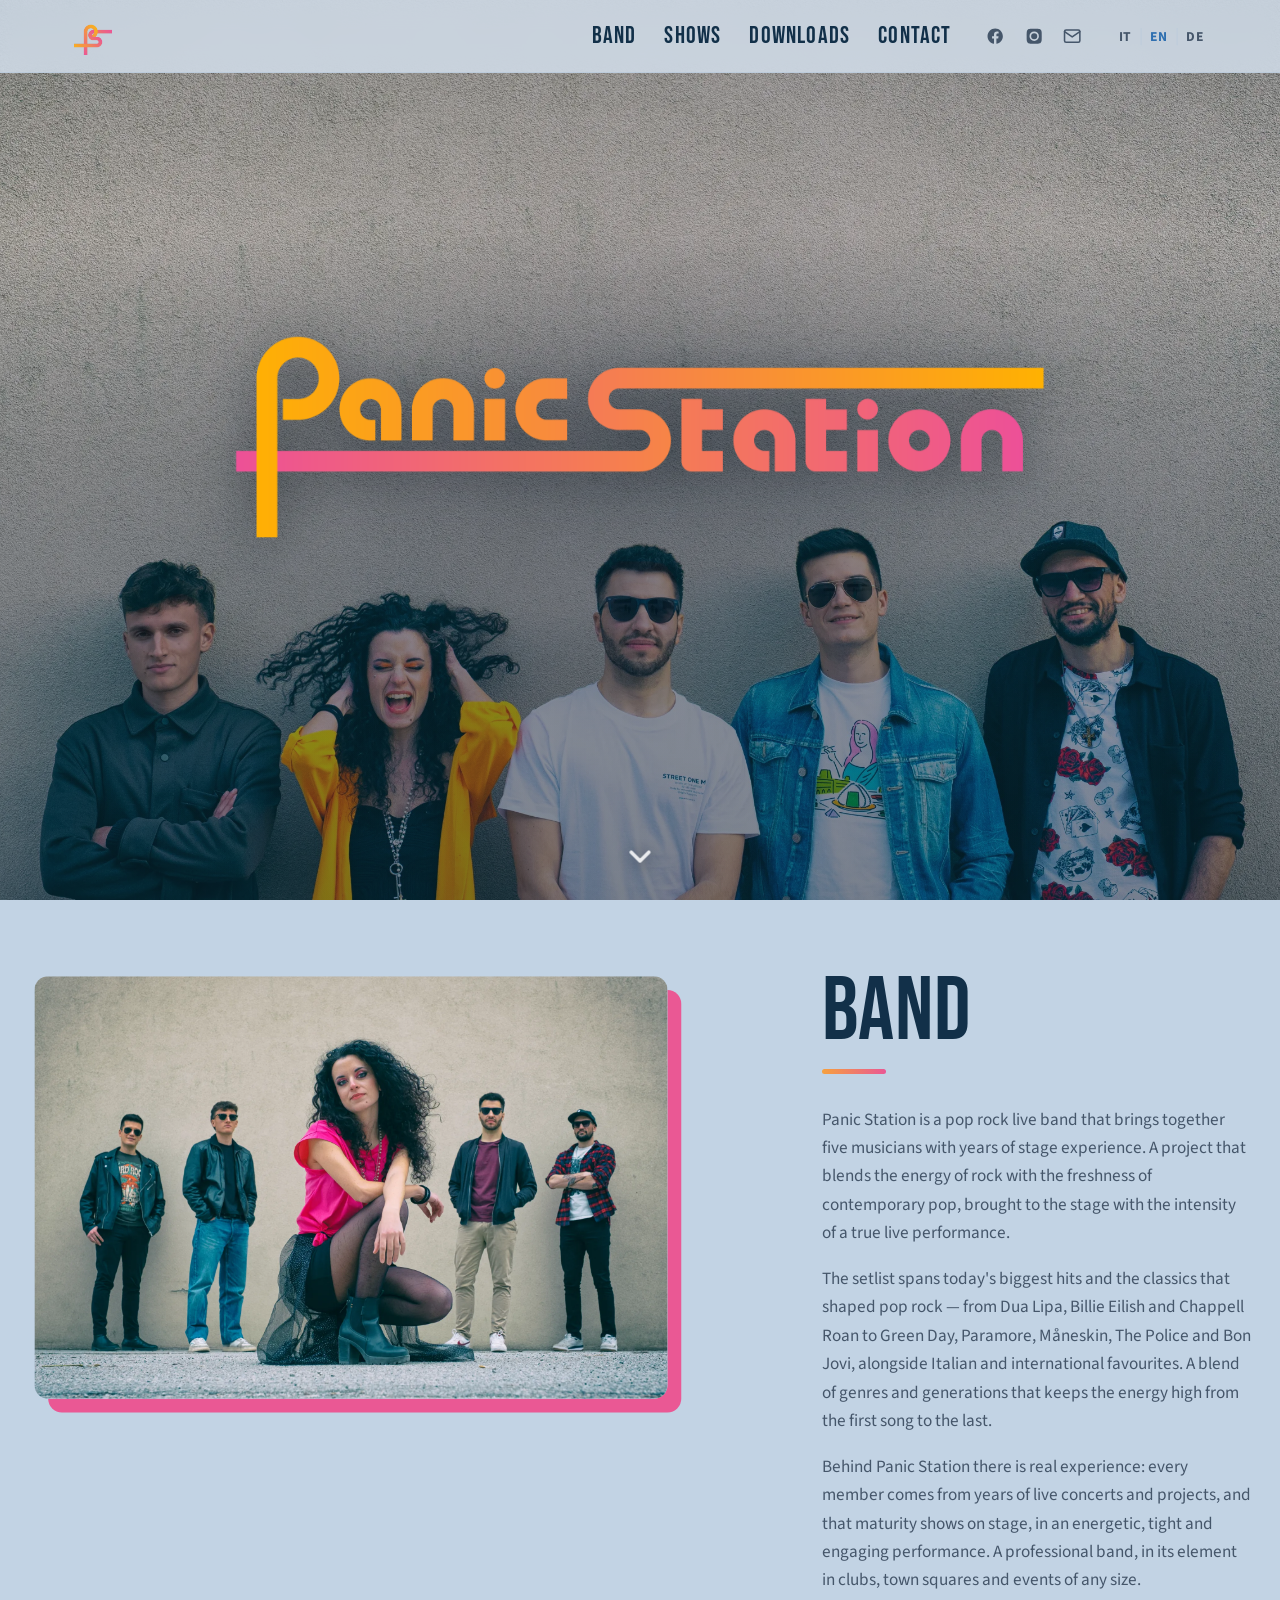
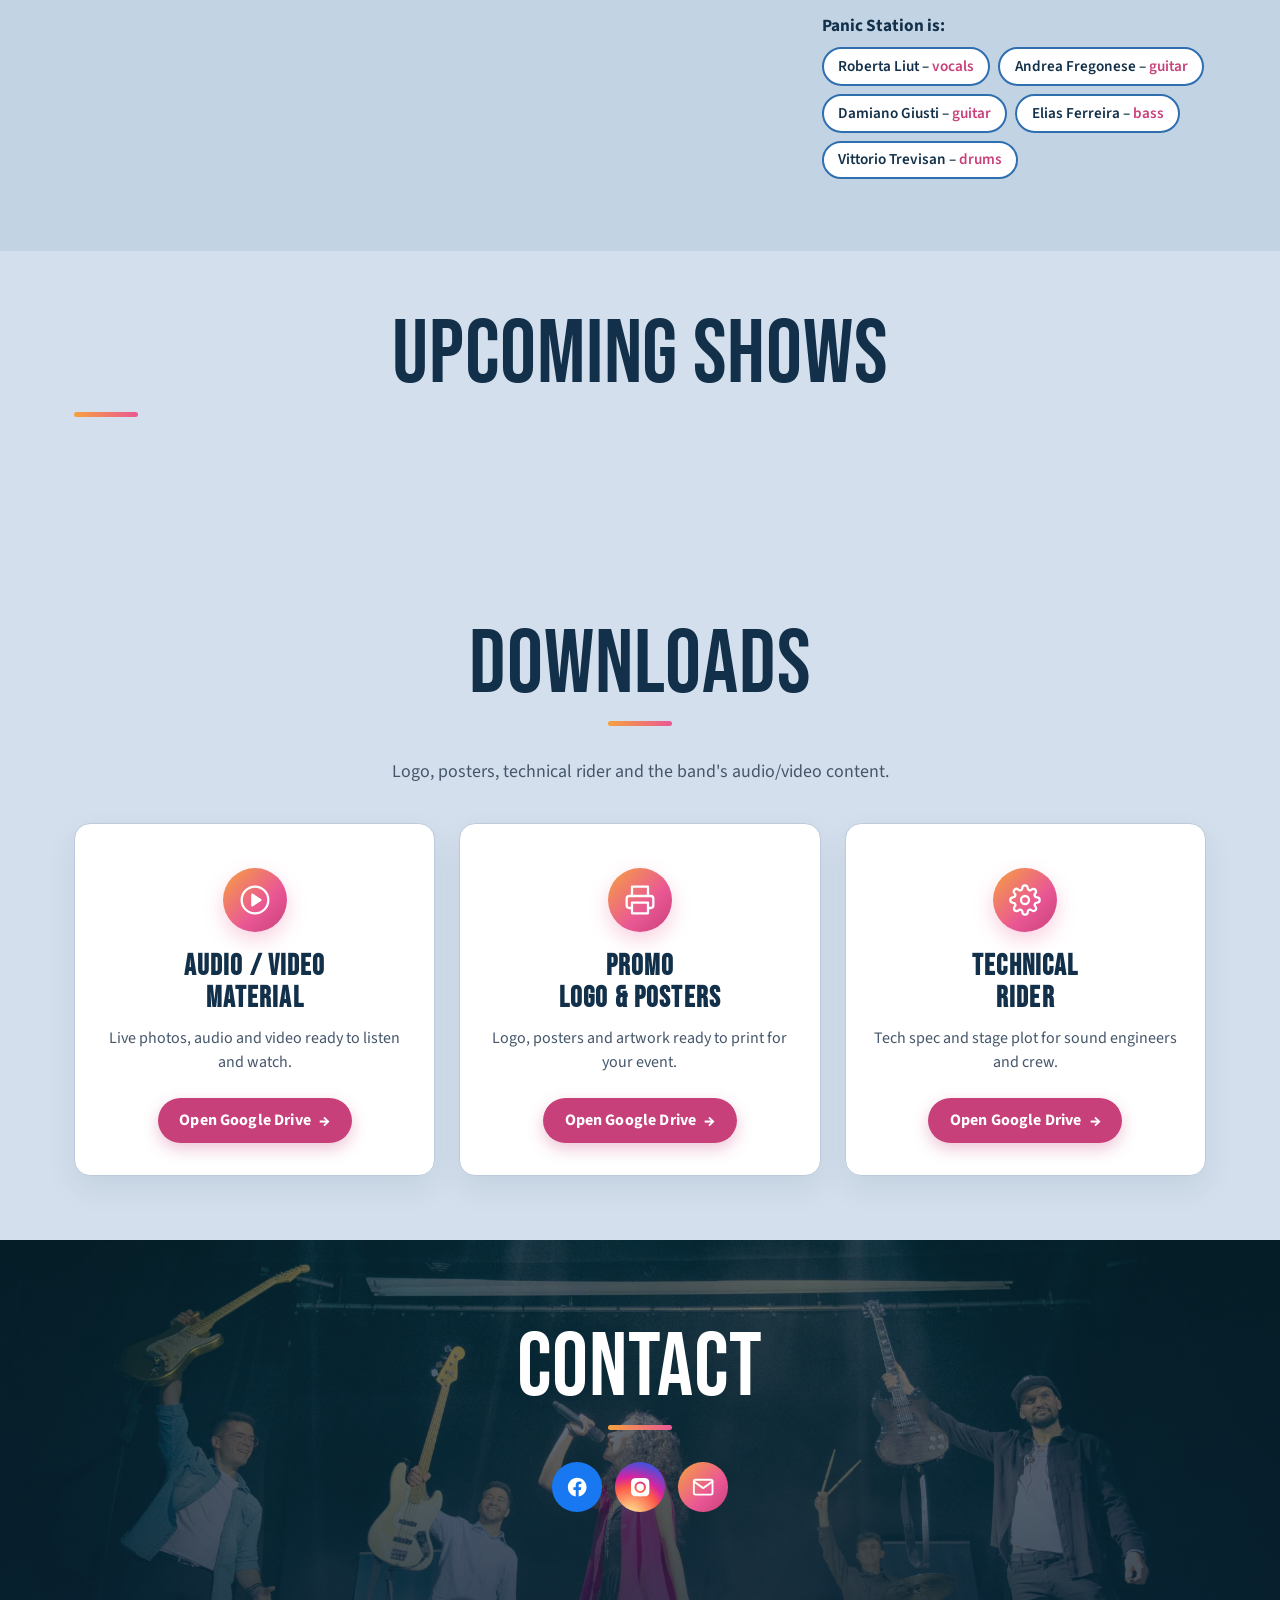
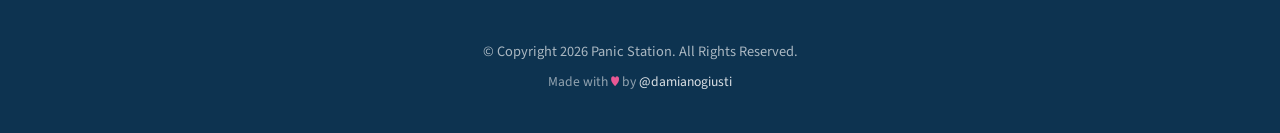
==== commit de9a8aa3: "content: sharpen EN/DE bio wording Replace 'born from the meeting of' with 'brings together / verein" ====
--- a/index.html
+++ b/index.html
@@ -139,7 +139,7 @@
       <div class="band-text" data-reveal>
         <h2 class="section-title" data-i18n="band.heading">BAND</h2>
         <p data-i18n="band.p1">Panic Station è una live band pop rock nata dall'incontro di cinque musicisti con anni di palco alle spalle. Un progetto che unisce l'energia del rock e la freschezza del pop contemporaneo, portati sul palco con l'intensità di una vera performance dal vivo.</p>
-        <p data-i18n="band.p2">Il repertorio spazia dai grandi successi di oggi ai classici che hanno fatto la storia del pop rock: da Dua Lipa, Billie Eilish e Chappell Roan a Green Day, Paramore, Måneskin, The Police e Bon Jovi, passando per hit italiane e internazionali. Un incontro di generi e generazioni che tiene alta l'energia dal primo all'ultimo brano.</p>
+        <p data-i18n="band.p2">La setlist spazia dai grandi successi di oggi ai classici che hanno fatto la storia del pop rock: da Dua Lipa, Billie Eilish e Chappell Roan a Green Day, Paramore, Måneskin, The Police e Bon Jovi, passando per hit italiane e internazionali. Un incontro di generi e generazioni che tiene alta l'energia dal primo all'ultimo brano.</p>
         <p data-i18n="band.p3">Dietro Panic Station c'è esperienza vera: ogni componente arriva da anni di concerti e progetti dal vivo, e questa maturità si sente sul palco, in una performance energica, precisa e coinvolgente. Una band professionale, a suo agio tra club, piazze ed eventi di ogni dimensione.</p>
         <p class="members-intro" data-i18n="band.membersIntro">I Panic Station sono:</p>
         <ul class="members">
--- a/styles.css
+++ b/styles.css
@@ -89,19 +89,24 @@
 @keyframes heroPop { from { opacity: 0; transform: translate(-50%,-46%) scale(.94); } to { opacity: 1; transform: translate(-50%,-52%) scale(1); } }
 .hero-scroll {
   position: absolute; left: 50%; bottom: 1.6rem; transform: translateX(-50%);
-  z-index: 3; color: #fff; opacity: .85;
+  z-index: 3; color: #fff; opacity: 0;
   display: grid; place-items: center;
   filter: drop-shadow(0 2px 8px rgba(4,16,28,.55));
   transition: opacity .2s;
+  animation: heroCue .8s ease 2.4s forwards;
 }
 .hero-scroll:hover { opacity: 1; }
+@keyframes heroCue { to { opacity: .85; } }
 .hero-scroll svg { width: 2.2rem; height: 2.2rem; animation: heroBob 1.8s ease-in-out infinite; }
 @keyframes heroBob { 0%, 100% { transform: translateY(0); } 50% { transform: translateY(9px); } }
-@media (prefers-reduced-motion: reduce) { .hero-scroll svg { animation: none; } }
+@media (prefers-reduced-motion: reduce) {
+  .hero-scroll { opacity: .85; animation: none; }
+  .hero-scroll svg { animation: none; }
+}
 
 /* ===== Downloads / Quick links ===== */
-.quick-links { background: var(--bg); padding: 5.5rem 0 5rem; }
-.quick-links .section-head { margin-bottom: 3rem; }
+.quick-links { background: var(--bg); padding: 4rem 0; }
+.quick-links .section-head { margin-bottom: 2.25rem; }
 .section-sub { max-width: 660px; margin: 0 auto; text-align: center; color: var(--muted); font-size: 1.12rem; line-height: 1.6; }
 .cards { display: grid; grid-template-columns: repeat(3, 1fr); gap: 1.5rem; }
 .card {
@@ -128,7 +133,7 @@
 .card:hover .card-cta { gap: .85rem; box-shadow: 0 10px 22px rgba(200,64,122,.42); transform: translateY(-1px); }
 
 /* ===== Band (split slide-in) ===== */
-.band { background: var(--surface-2); padding: 6rem 0; }
+.band { background: var(--surface-2); padding: 4.5rem 0; }
 .band-grid { display: grid; grid-template-columns: 1.5fr 1fr; gap: 3.5rem; align-items: center; }
 .band-photo { margin: 0; border-radius: 14px; overflow: hidden; box-shadow: 14px 14px 0 var(--pink); }
 .band-photo { align-self: start; }
@@ -140,7 +145,7 @@
 .members li span { color: var(--pink-text); }
 
 /* ===== Gigs (ticket cards) ===== */
-.gigs { background: var(--bg); padding: 5rem 0 6rem; }
+.gigs { background: var(--bg); padding: 4rem 0 4.5rem; }
 .section-head { text-align: center; margin-bottom: 2.5rem; }
 #next_gigs { display: grid; gap: 1.75rem; }
 #next_gigs .section-head { grid-column: 1 / -1; }
@@ -178,7 +183,7 @@
 .gig-teaser-ic { width: 1.2rem; height: 1.2rem; color: var(--blue); flex: none; }
 
 /* ===== Contact ===== */
-.contact { position: relative; padding: 8rem 0; overflow: hidden; }
+.contact { position: relative; padding: 5.5rem 0; overflow: hidden; }
 .contact-bg, .contact-bg img { position: absolute; inset: 0; width: 100%; height: 100%; }
 .contact-bg img { object-fit: cover; object-position: center 30%; }
 .contact-scrim { position: absolute; inset: 0; background: linear-gradient(180deg, rgba(9,32,50,.5), rgba(9,32,50,.78)); }
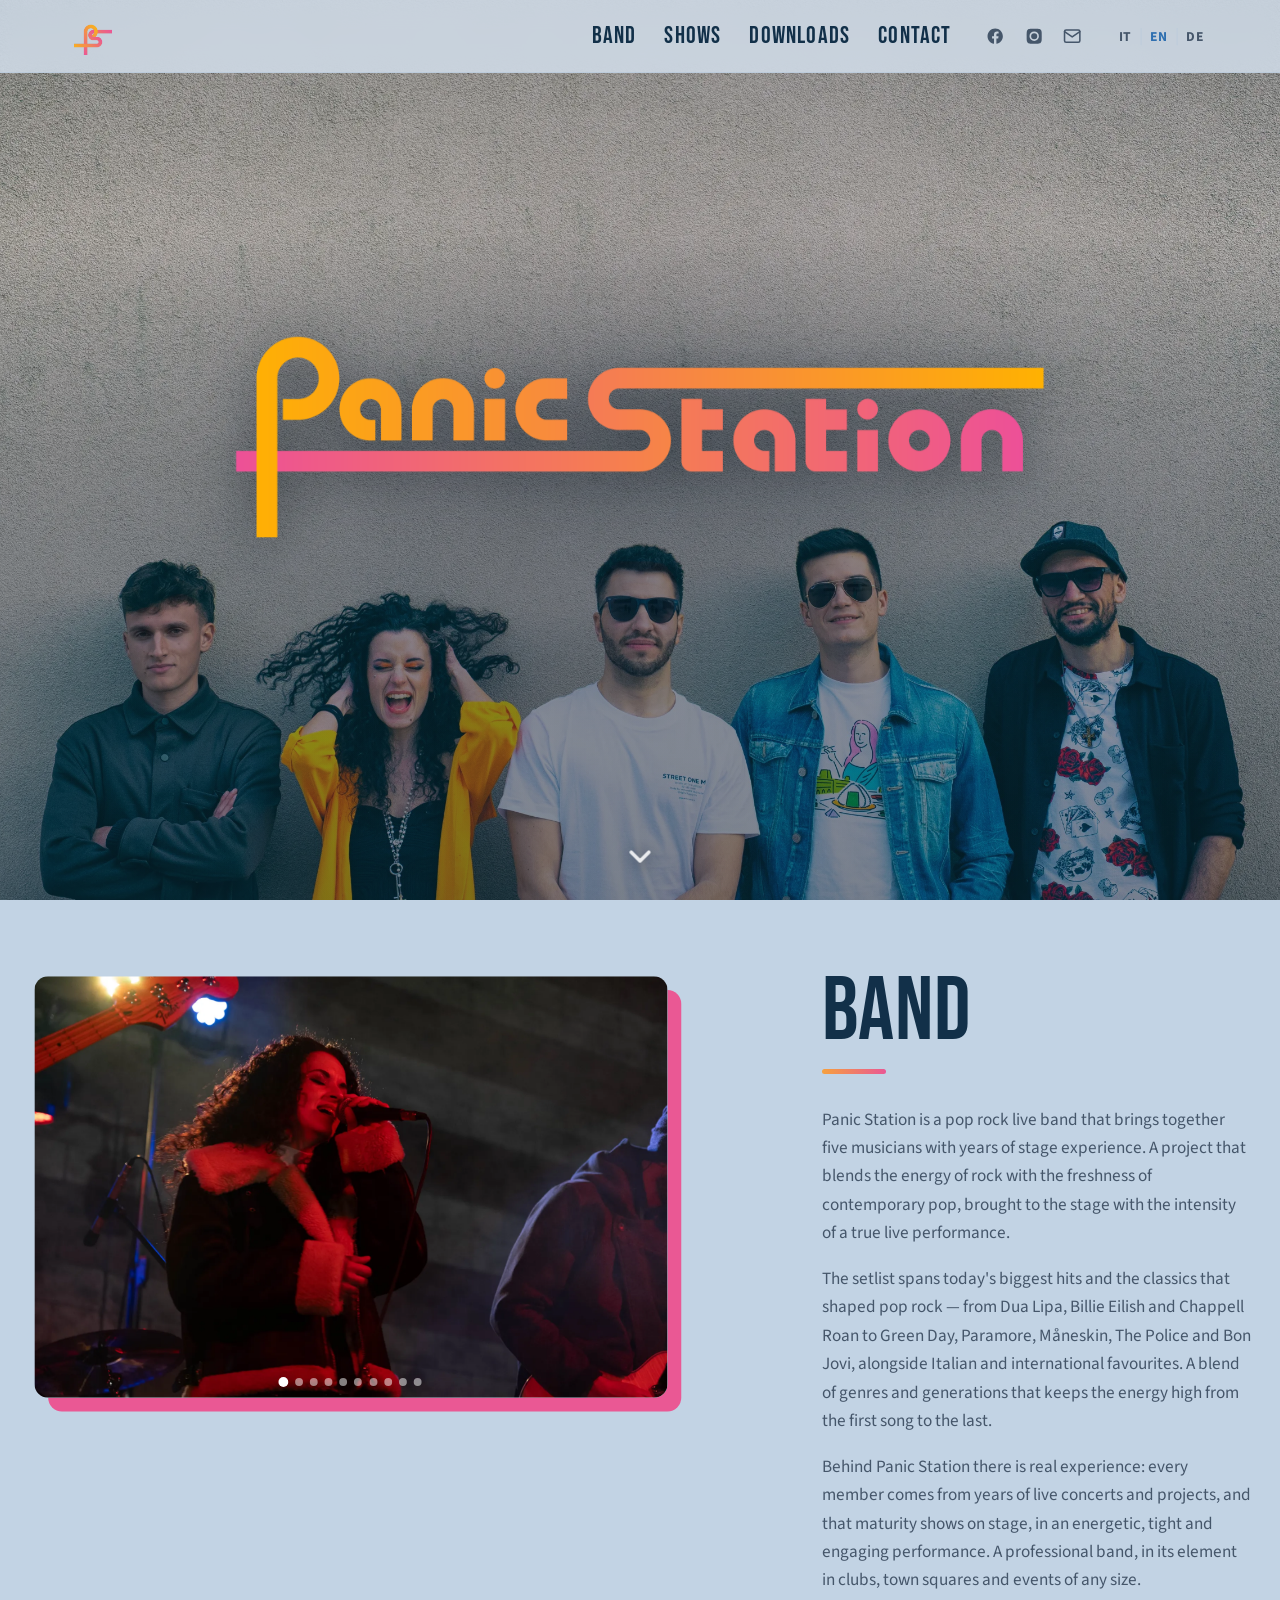
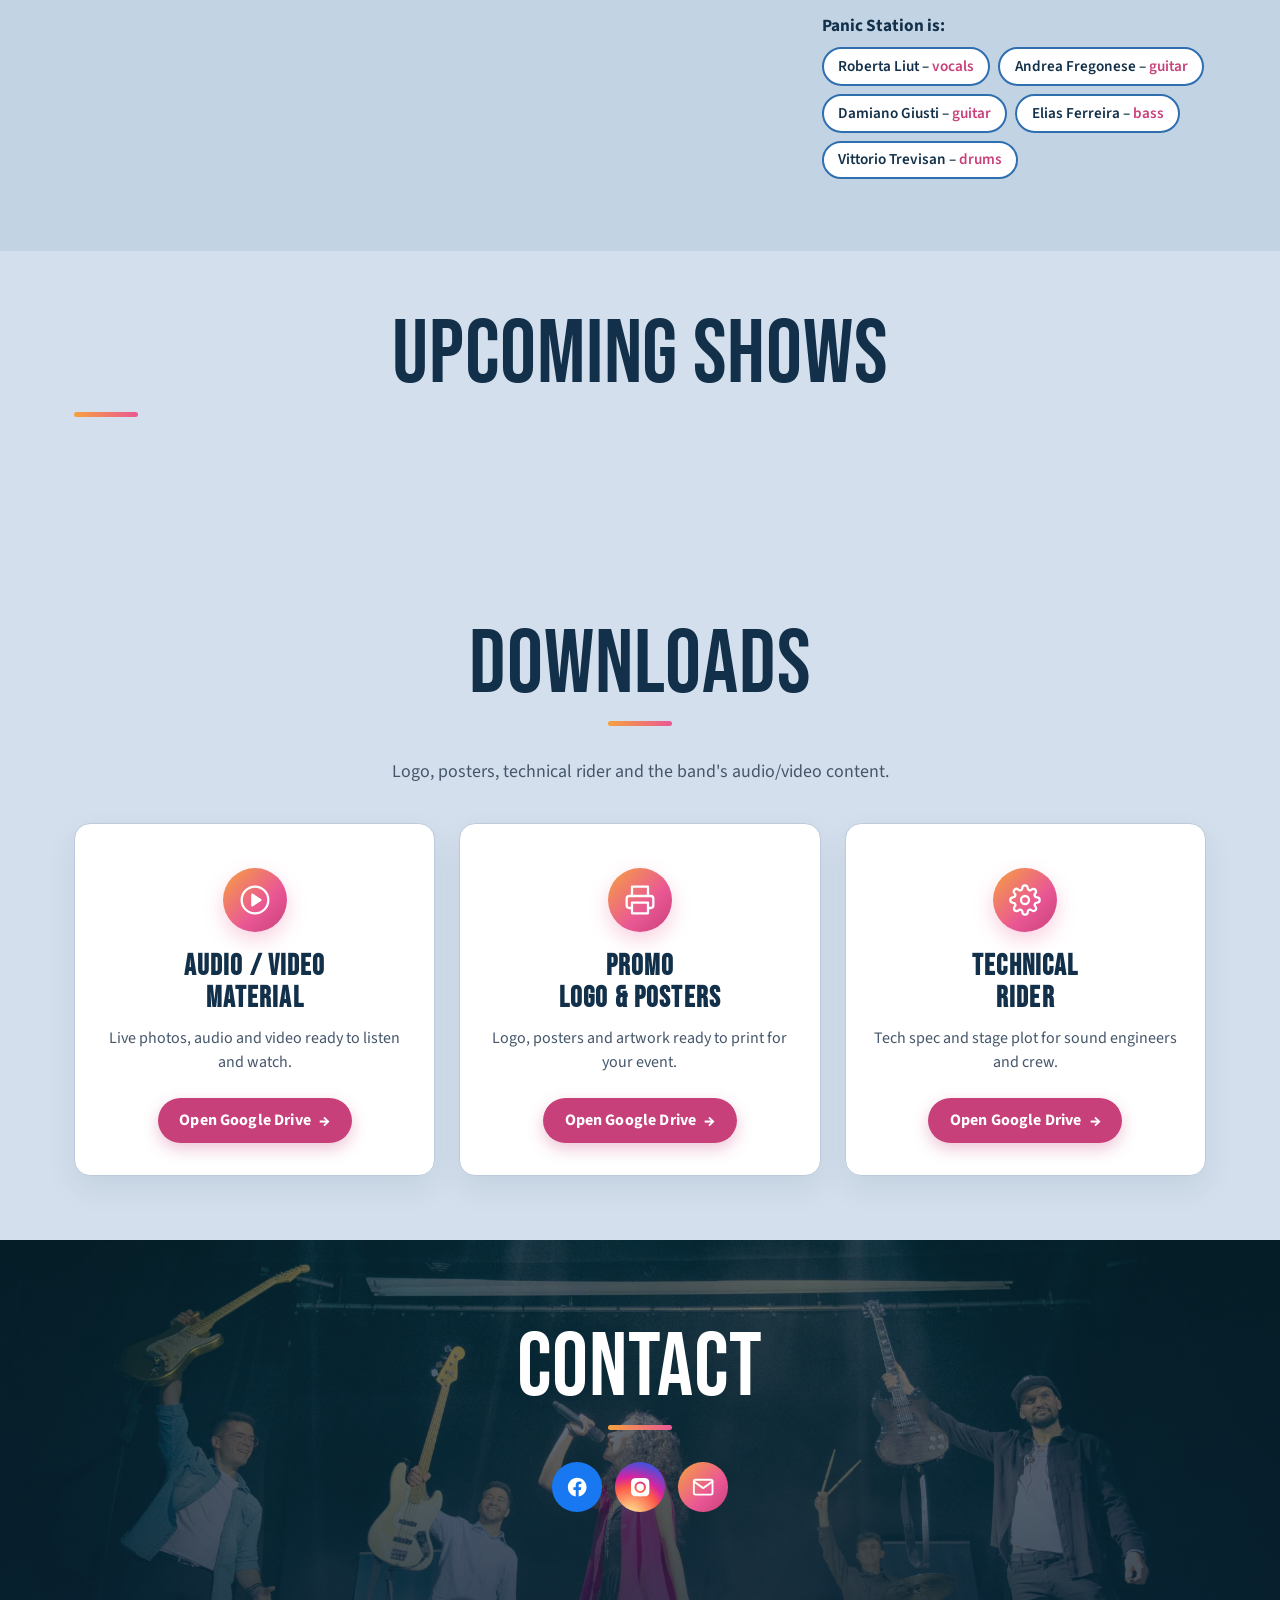
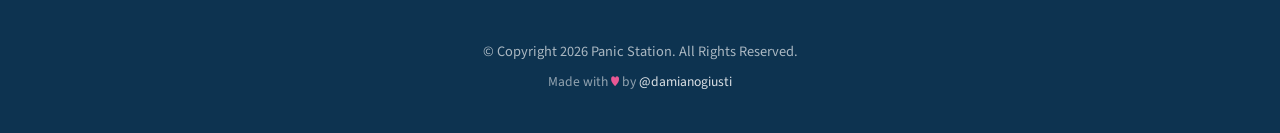
==== commit 8a123310: "band: replace single photo with autoplay carousel Swap the static band.webp for a 10-image live-phot" ====
--- a/index.html
+++ b/index.html
@@ -133,8 +133,22 @@
   <!-- Band -->
   <section class="band" id="band">
     <div class="container band-grid">
-      <figure class="band-photo" data-reveal>
-        <img src="assets/images/band.webp" alt="Panic Station live pop rock band" width="2000" height="1334" loading="lazy">
+      <figure class="band-photo band-carousel" data-reveal aria-roledescription="carousel" aria-label="Panic Station live">
+        <div class="carousel-track">
+          <img class="carousel-slide is-active" src="assets/images/band-01.webp" alt="Panic Station live pop rock band" width="1800" height="1200" loading="lazy">
+          <img class="carousel-slide" src="assets/images/band-02.webp" alt="Panic Station live pop rock band" width="1800" height="1200" loading="lazy">
+          <img class="carousel-slide" src="assets/images/band-03.webp" alt="Panic Station live pop rock band" width="1800" height="1200" loading="lazy">
+          <img class="carousel-slide" src="assets/images/band-04.webp" alt="Panic Station live pop rock band" width="1800" height="1200" loading="lazy">
+          <img class="carousel-slide" src="assets/images/band-05.webp" alt="Panic Station live pop rock band" width="1800" height="1200" loading="lazy">
+          <img class="carousel-slide" src="assets/images/band-06.webp" alt="Panic Station live pop rock band" width="1800" height="1200" loading="lazy">
+          <img class="carousel-slide" src="assets/images/band-07.webp" alt="Panic Station live pop rock band" width="1800" height="1200" loading="lazy">
+          <img class="carousel-slide" src="assets/images/band-08.webp" alt="Panic Station live pop rock band" width="1800" height="1200" loading="lazy">
+          <img class="carousel-slide" src="assets/images/band-09.webp" alt="Panic Station live pop rock band" width="1800" height="1200" loading="lazy">
+          <img class="carousel-slide" src="assets/images/band-10.webp" alt="Panic Station live pop rock band" width="1800" height="1200" loading="lazy">
+        </div>
+        <button class="carousel-btn prev" type="button" aria-label="Foto precedente"><svg viewBox="0 0 24 24" fill="none" stroke="currentColor" stroke-width="2.4" stroke-linecap="round" stroke-linejoin="round" aria-hidden="true"><path d="m15 18-6-6 6-6"/></svg></button>
+        <button class="carousel-btn next" type="button" aria-label="Foto successiva"><svg viewBox="0 0 24 24" fill="none" stroke="currentColor" stroke-width="2.4" stroke-linecap="round" stroke-linejoin="round" aria-hidden="true"><path d="m9 18 6-6-6-6"/></svg></button>
+        <div class="carousel-dots" role="tablist"></div>
       </figure>
       <div class="band-text" data-reveal>
         <h2 class="section-title" data-i18n="band.heading">BAND</h2>
--- a/styles.css
+++ b/styles.css
@@ -138,6 +138,23 @@
 .band-photo { margin: 0; border-radius: 14px; overflow: hidden; box-shadow: 14px 14px 0 var(--pink); }
 .band-photo { align-self: start; }
 .band-photo img { display: block; width: 100%; height: auto; }
+
+/* ===== Band carousel ===== */
+.band-carousel { position: relative; }
+.carousel-track { position: relative; aspect-ratio: 3 / 2; background: var(--surface-2); }
+.band-carousel .carousel-slide { position: absolute; inset: 0; width: 100%; height: 100%; object-fit: cover; opacity: 0; transition: opacity .6s ease; }
+.carousel-slide.is-active { opacity: 1; }
+.carousel-btn { position: absolute; top: 50%; transform: translateY(-50%); display: grid; place-items: center; width: 40px; height: 40px; padding: 0; border: none; border-radius: 50%; background: rgba(13, 51, 80, .42); color: #fff; cursor: pointer; opacity: 0; transition: background .2s ease, opacity .25s ease; }
+.band-carousel:hover .carousel-btn, .carousel-btn:focus-visible { opacity: 1; }
+.carousel-btn:hover { background: rgba(13, 51, 80, .72); }
+.carousel-btn svg { width: 22px; height: 22px; }
+.carousel-btn.prev { left: .7rem; }
+.carousel-btn.next { right: .7rem; }
+.carousel-dots { position: absolute; left: 0; right: 0; bottom: .8rem; display: flex; justify-content: center; gap: .45rem; }
+.carousel-dot { width: 8px; height: 8px; padding: 0; border: none; border-radius: 50%; background: rgba(255, 255, 255, .5); cursor: pointer; transition: background .2s ease, transform .2s ease; }
+.carousel-dot.is-active { background: #fff; transform: scale(1.25); }
+@media (hover: none) { .carousel-btn { opacity: 1; } }
+@media (prefers-reduced-motion: reduce) { .carousel-slide { transition: none; } }
 .band-text p { margin: 0 0 1.1rem; color: var(--muted); }
 .band-text .members-intro { color: var(--ink); font-weight: 700; margin-bottom: .4rem; }
 .members { list-style: none; margin: 0; padding: 0; display: flex; flex-wrap: wrap; gap: .5rem; }
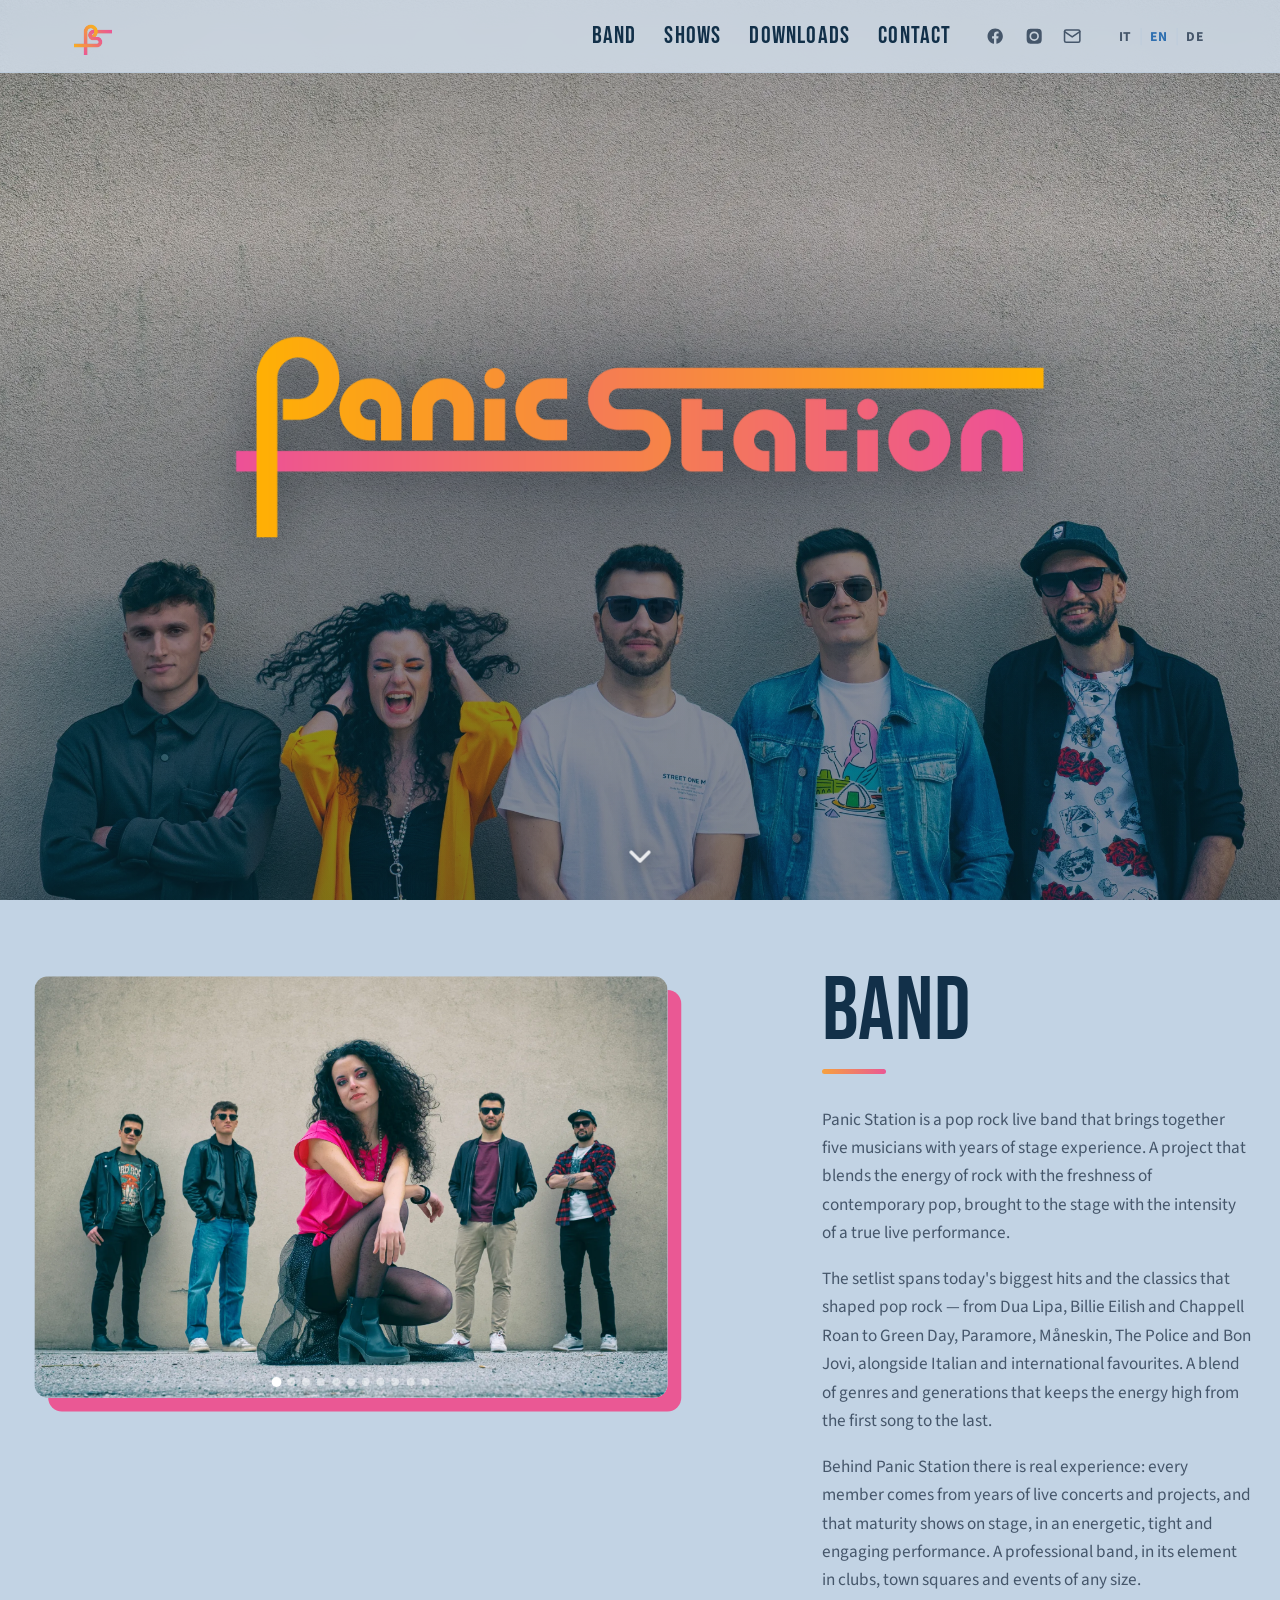
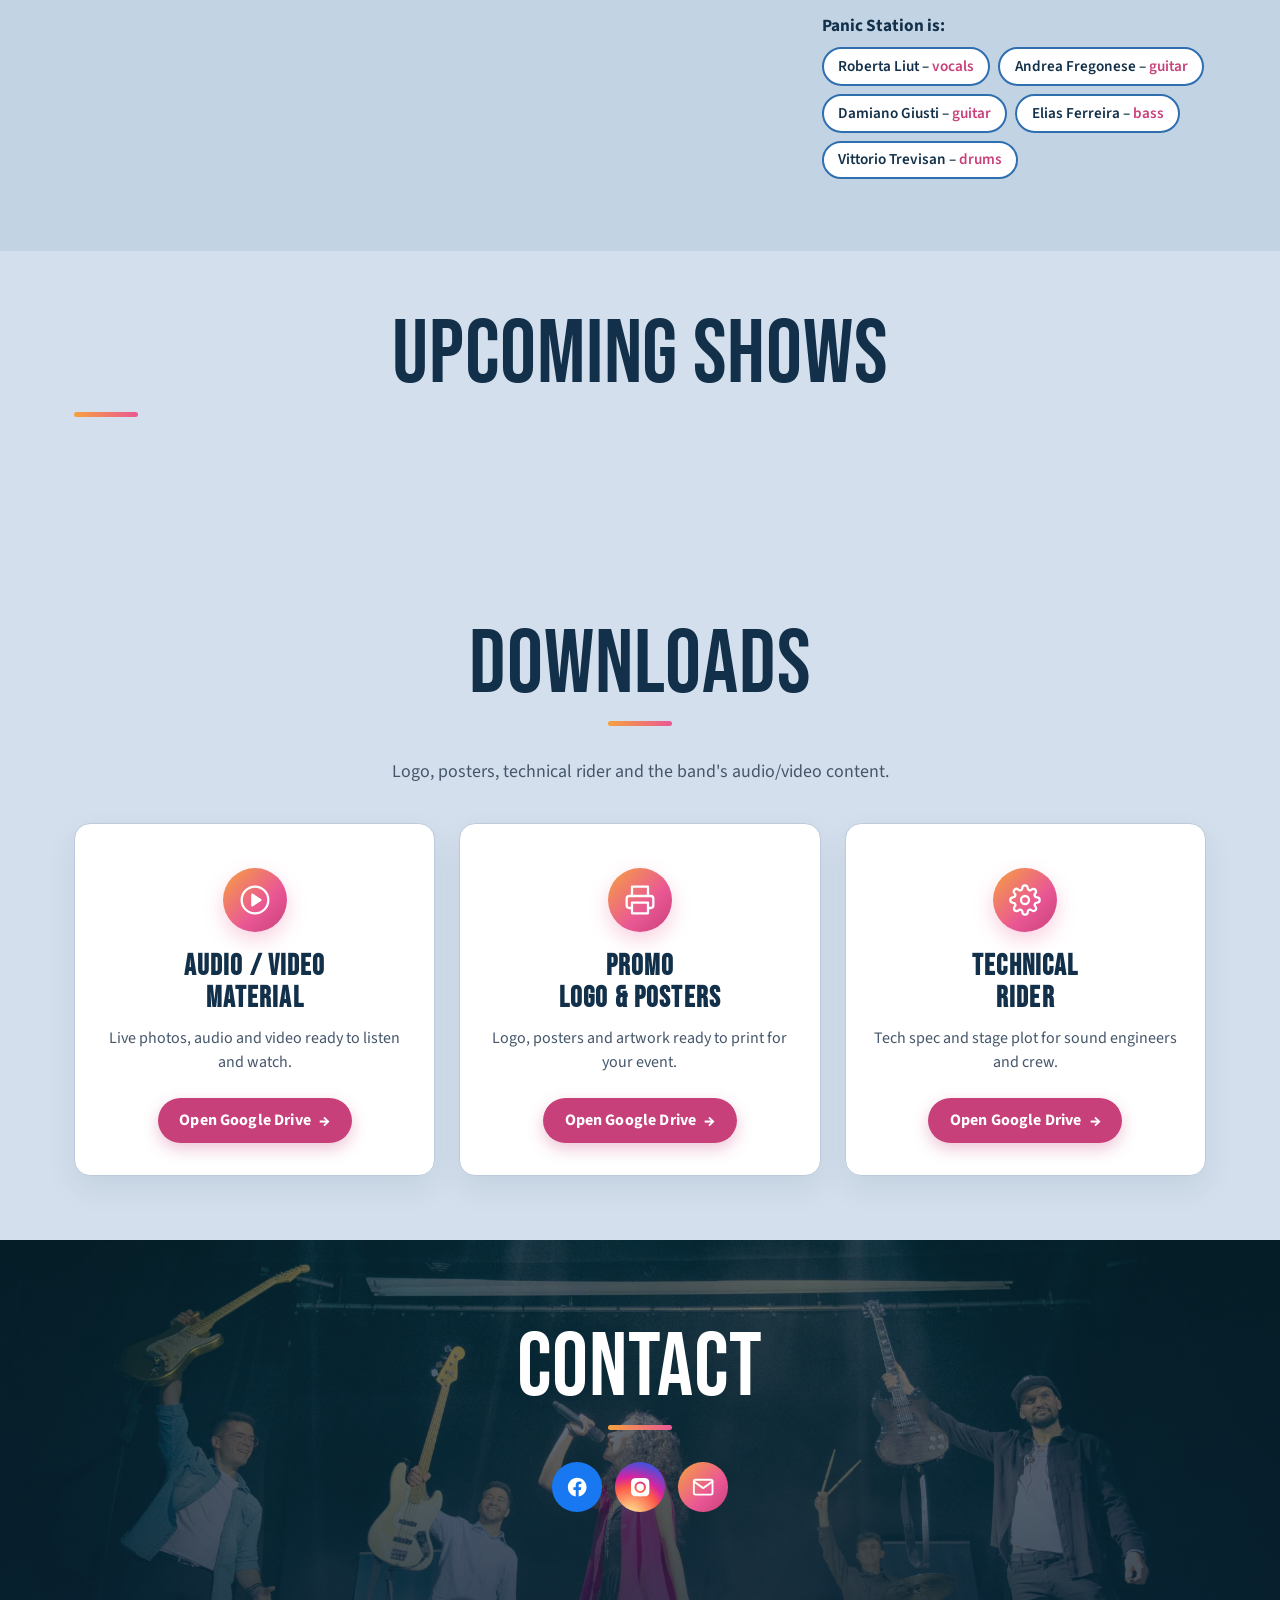
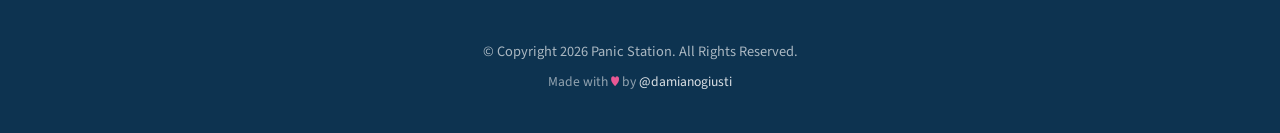
==== commit 4f43ca9c: "band: keep original photo as the first carousel slide Co-Authored-By: Claude Opus 4.8 <noreply@anthr" ====
--- a/index.html
+++ b/index.html
@@ -135,7 +135,8 @@
     <div class="container band-grid">
       <figure class="band-photo band-carousel" data-reveal aria-roledescription="carousel" aria-label="Panic Station live">
         <div class="carousel-track">
-          <img class="carousel-slide is-active" src="assets/images/band-01.webp" alt="Panic Station live pop rock band" width="1800" height="1200" loading="lazy">
+          <img class="carousel-slide is-active" src="assets/images/band.webp" alt="Panic Station live pop rock band" width="2000" height="1334" loading="lazy">
+          <img class="carousel-slide" src="assets/images/band-01.webp" alt="Panic Station live pop rock band" width="1800" height="1200" loading="lazy">
           <img class="carousel-slide" src="assets/images/band-02.webp" alt="Panic Station live pop rock band" width="1800" height="1200" loading="lazy">
           <img class="carousel-slide" src="assets/images/band-03.webp" alt="Panic Station live pop rock band" width="1800" height="1200" loading="lazy">
           <img class="carousel-slide" src="assets/images/band-04.webp" alt="Panic Station live pop rock band" width="1800" height="1200" loading="lazy">
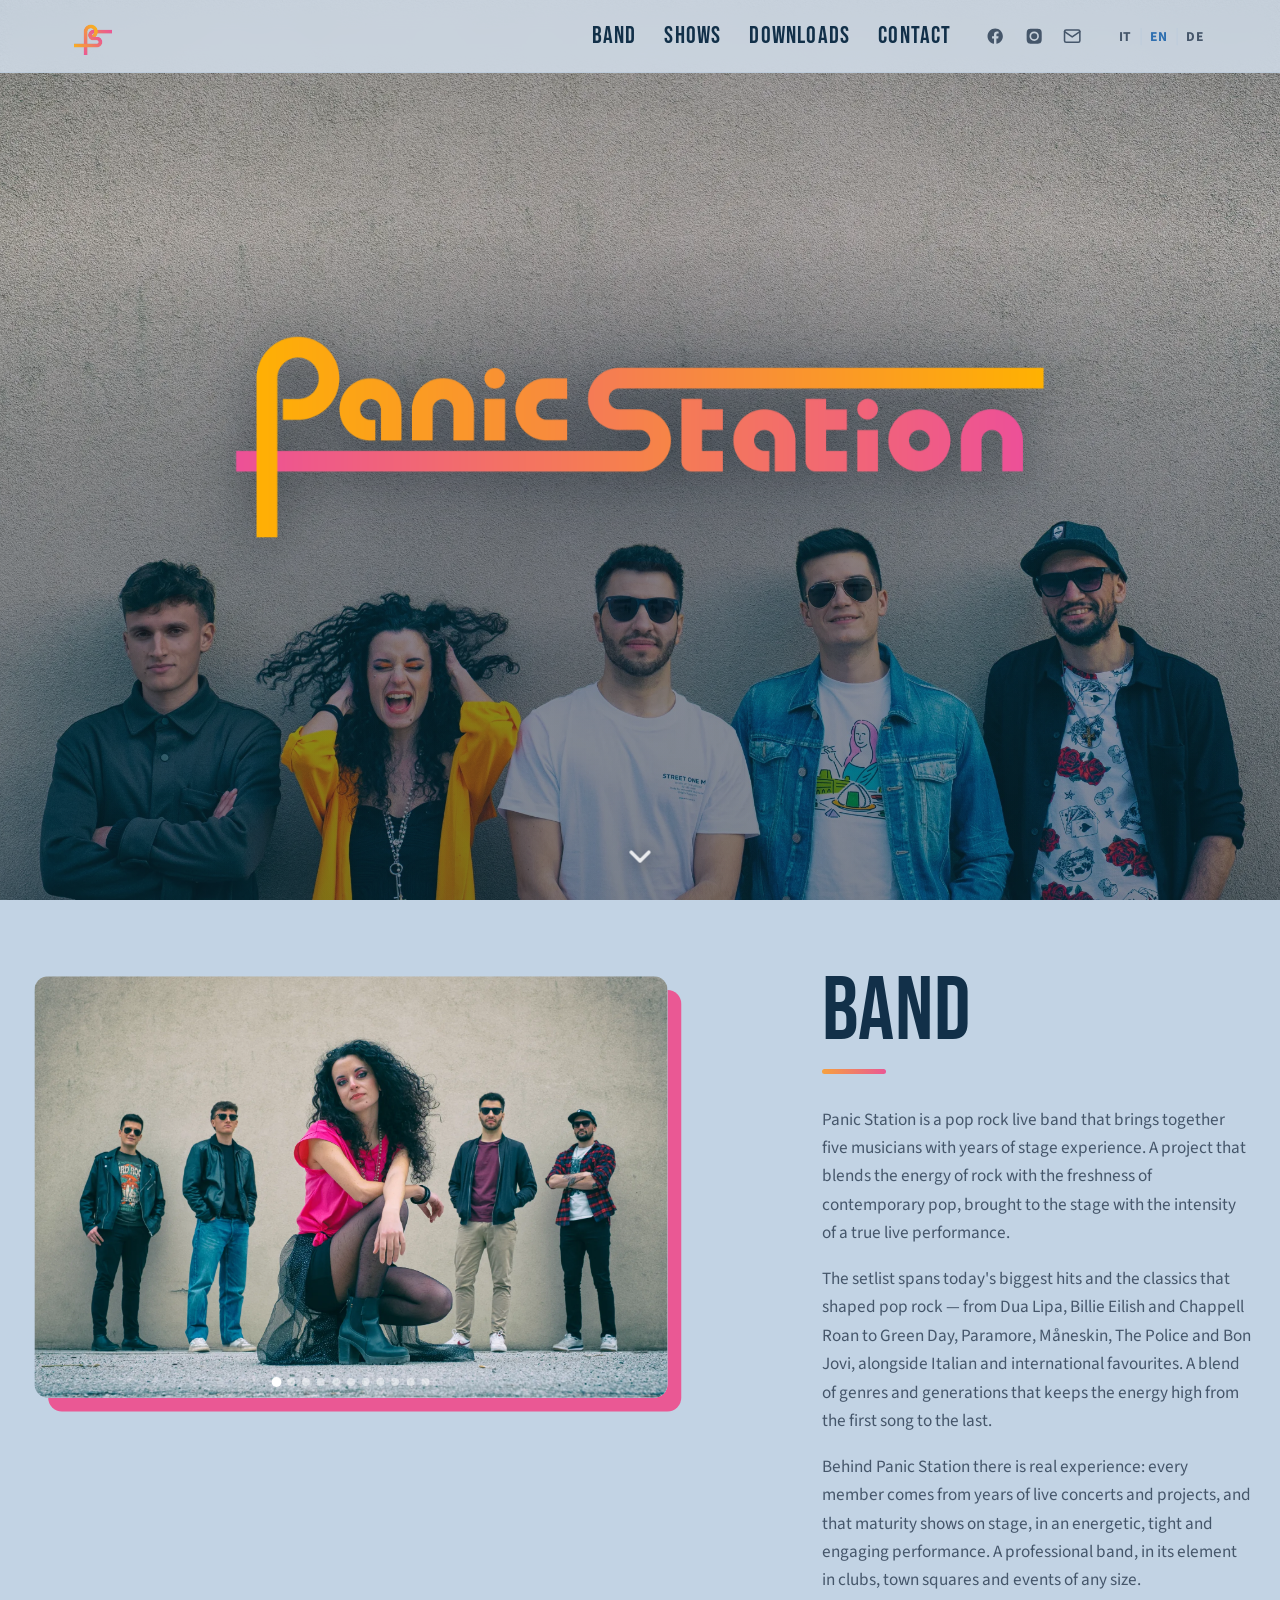
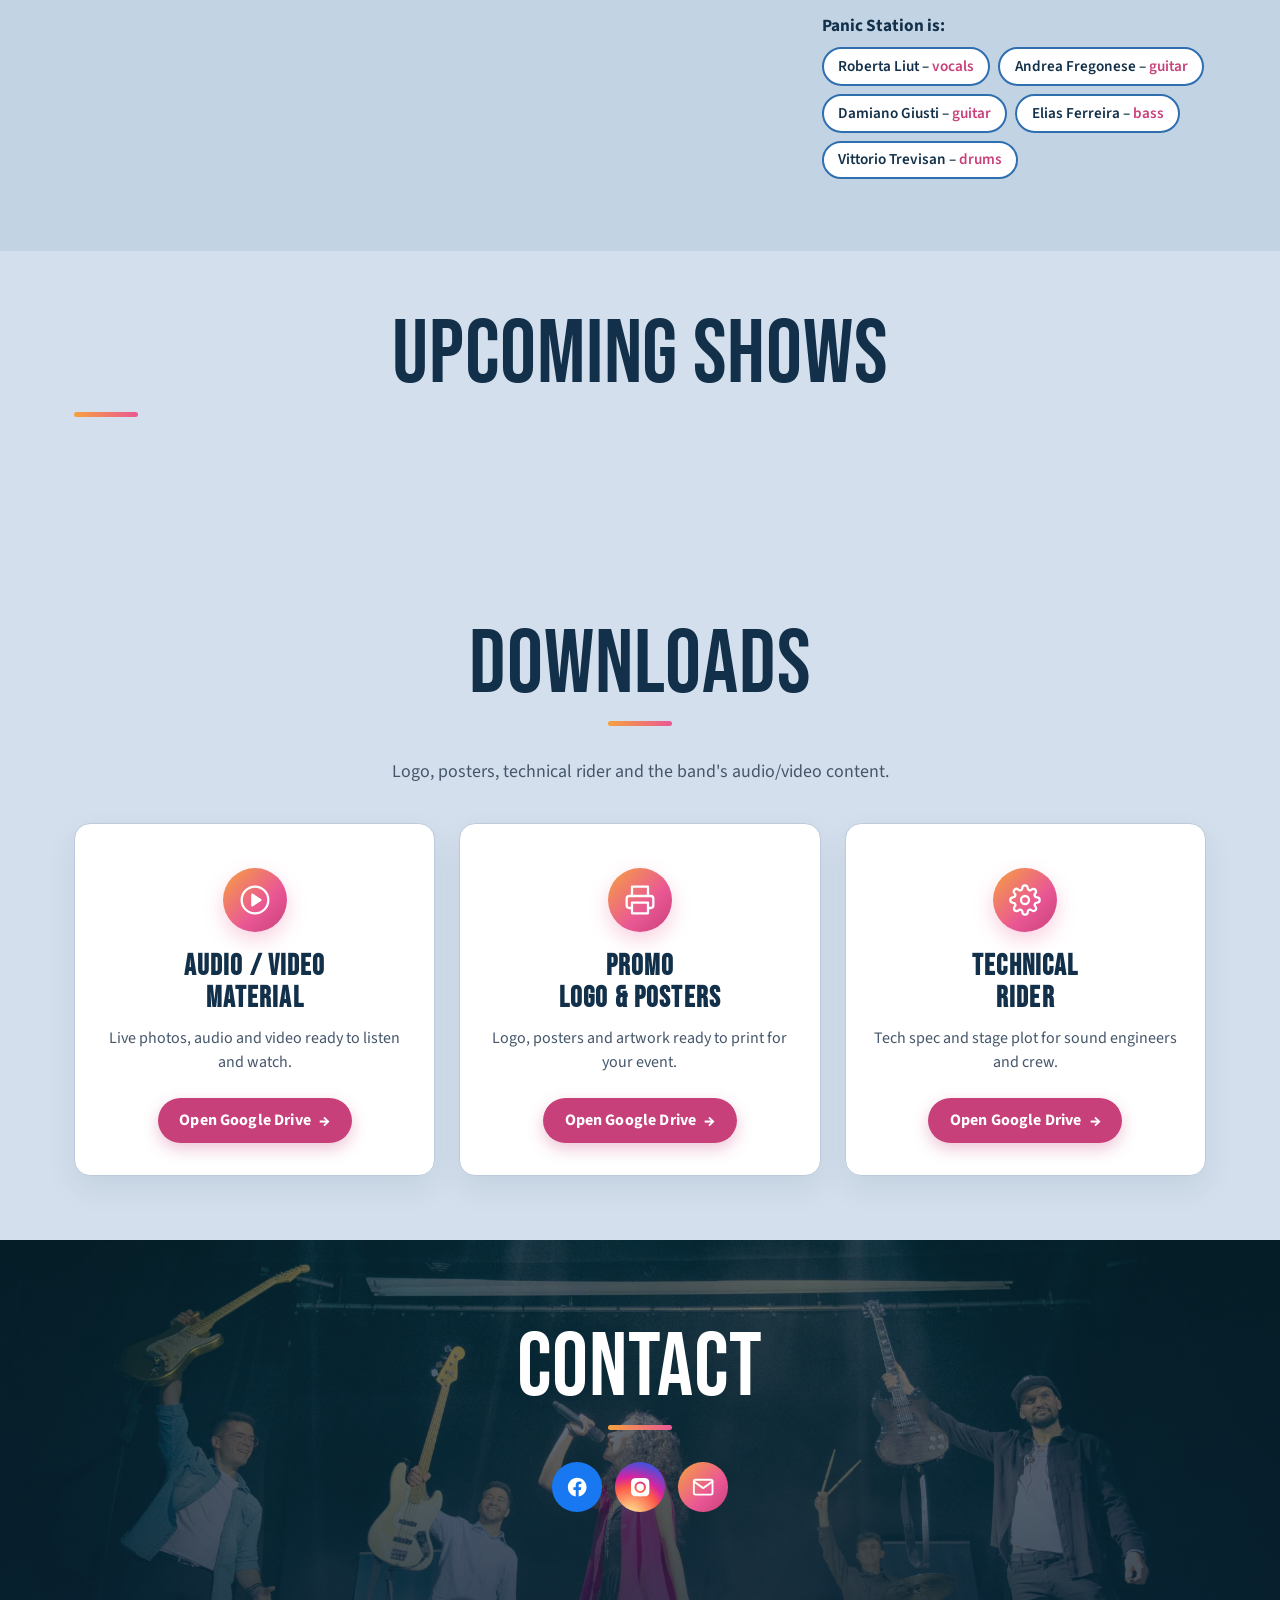
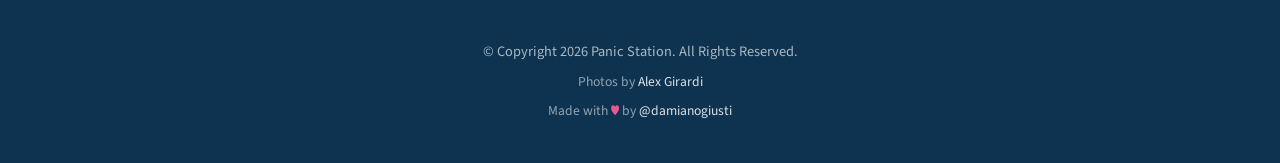
==== commit 77d39d94: "footer: credit live photos to Alex Girardi Co-Authored-By: Claude Opus 4.8 <noreply@anthropic.com>" ====
--- a/index.html
+++ b/index.html
@@ -226,6 +226,7 @@
   <footer class="footer">
     <div class="container">
       <p class="copyright" id="copyright_js"></p>
+      <p class="footer-credit"><span data-i18n="footer.photos">Foto di</span> <a href="https://alexgirardi.it/" target="_blank" rel="noopener">Alex Girardi</a></p>
       <p class="footer-credit">Made with <span class="heart" aria-label="love" role="img">♥</span> by <a href="https://www.damianogiusti.com/" target="_blank" rel="noopener">@damianogiusti</a></p>
     </div>
   </footer>
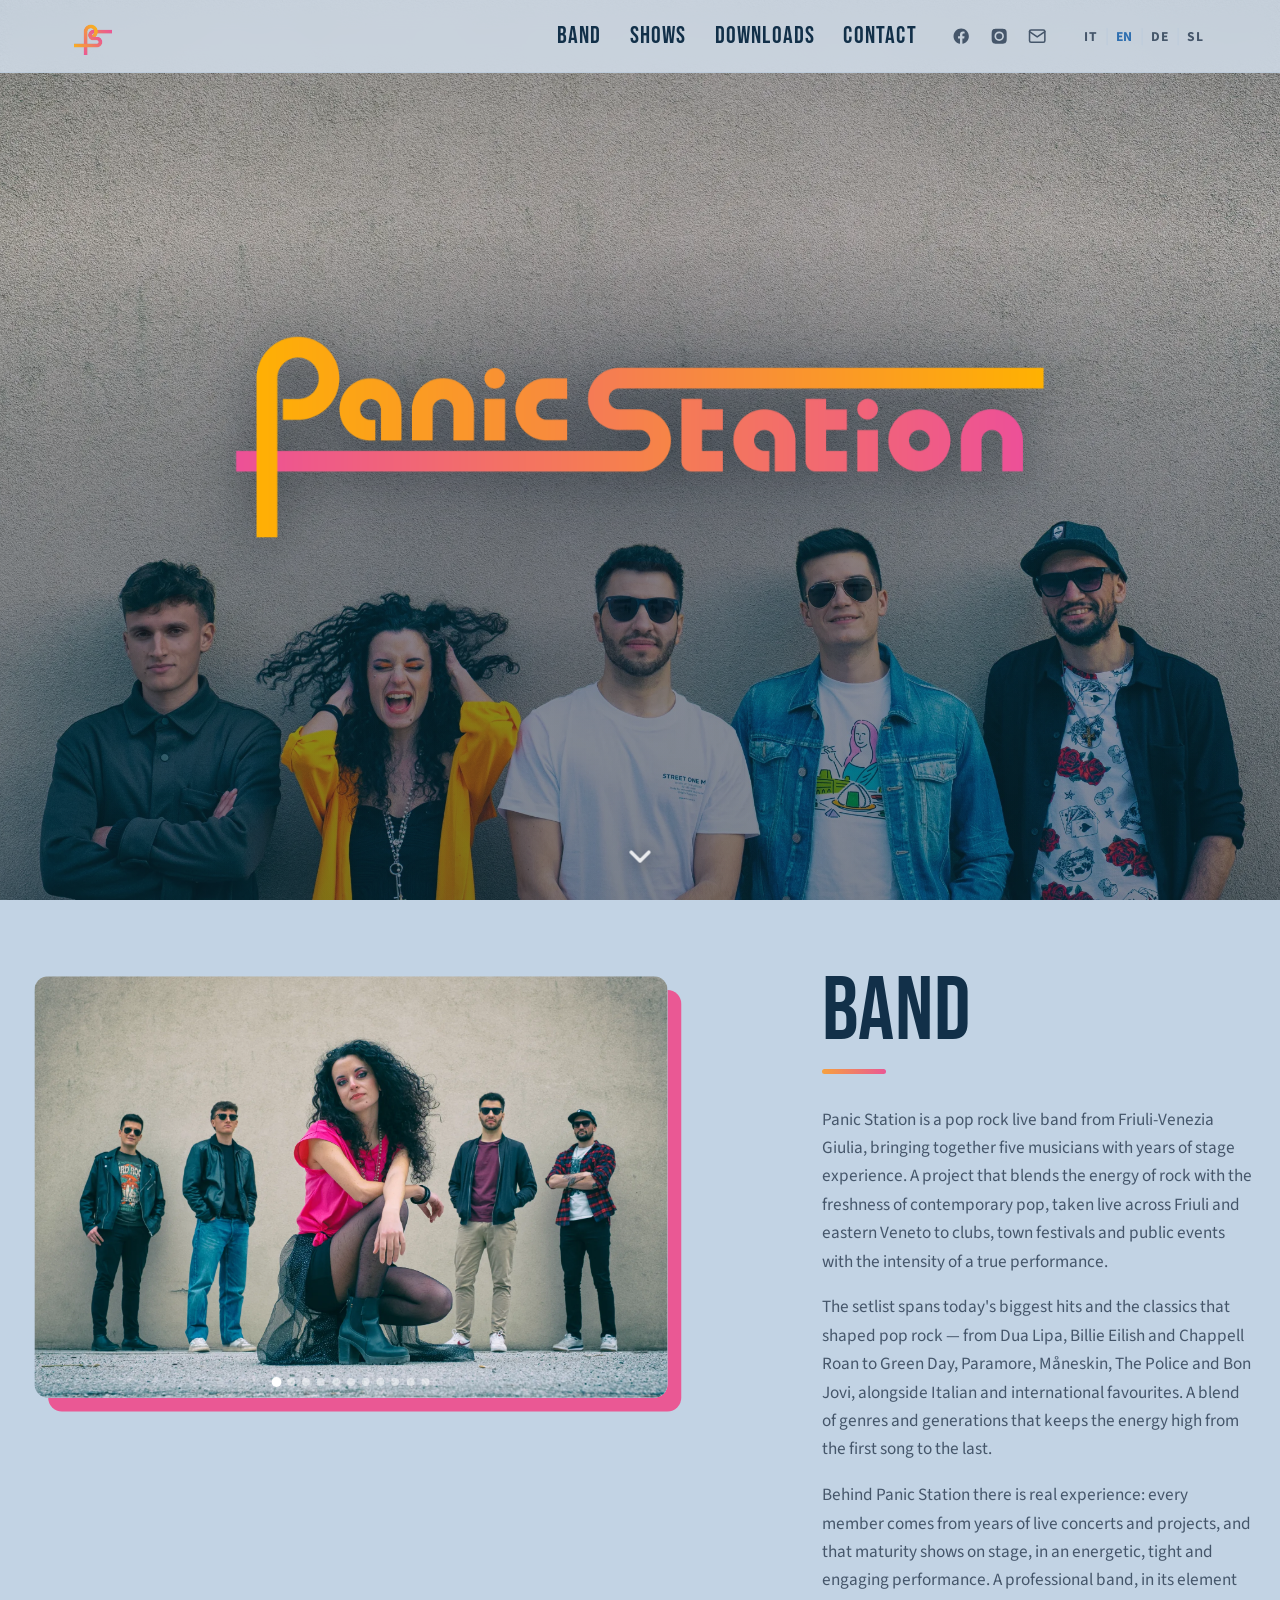
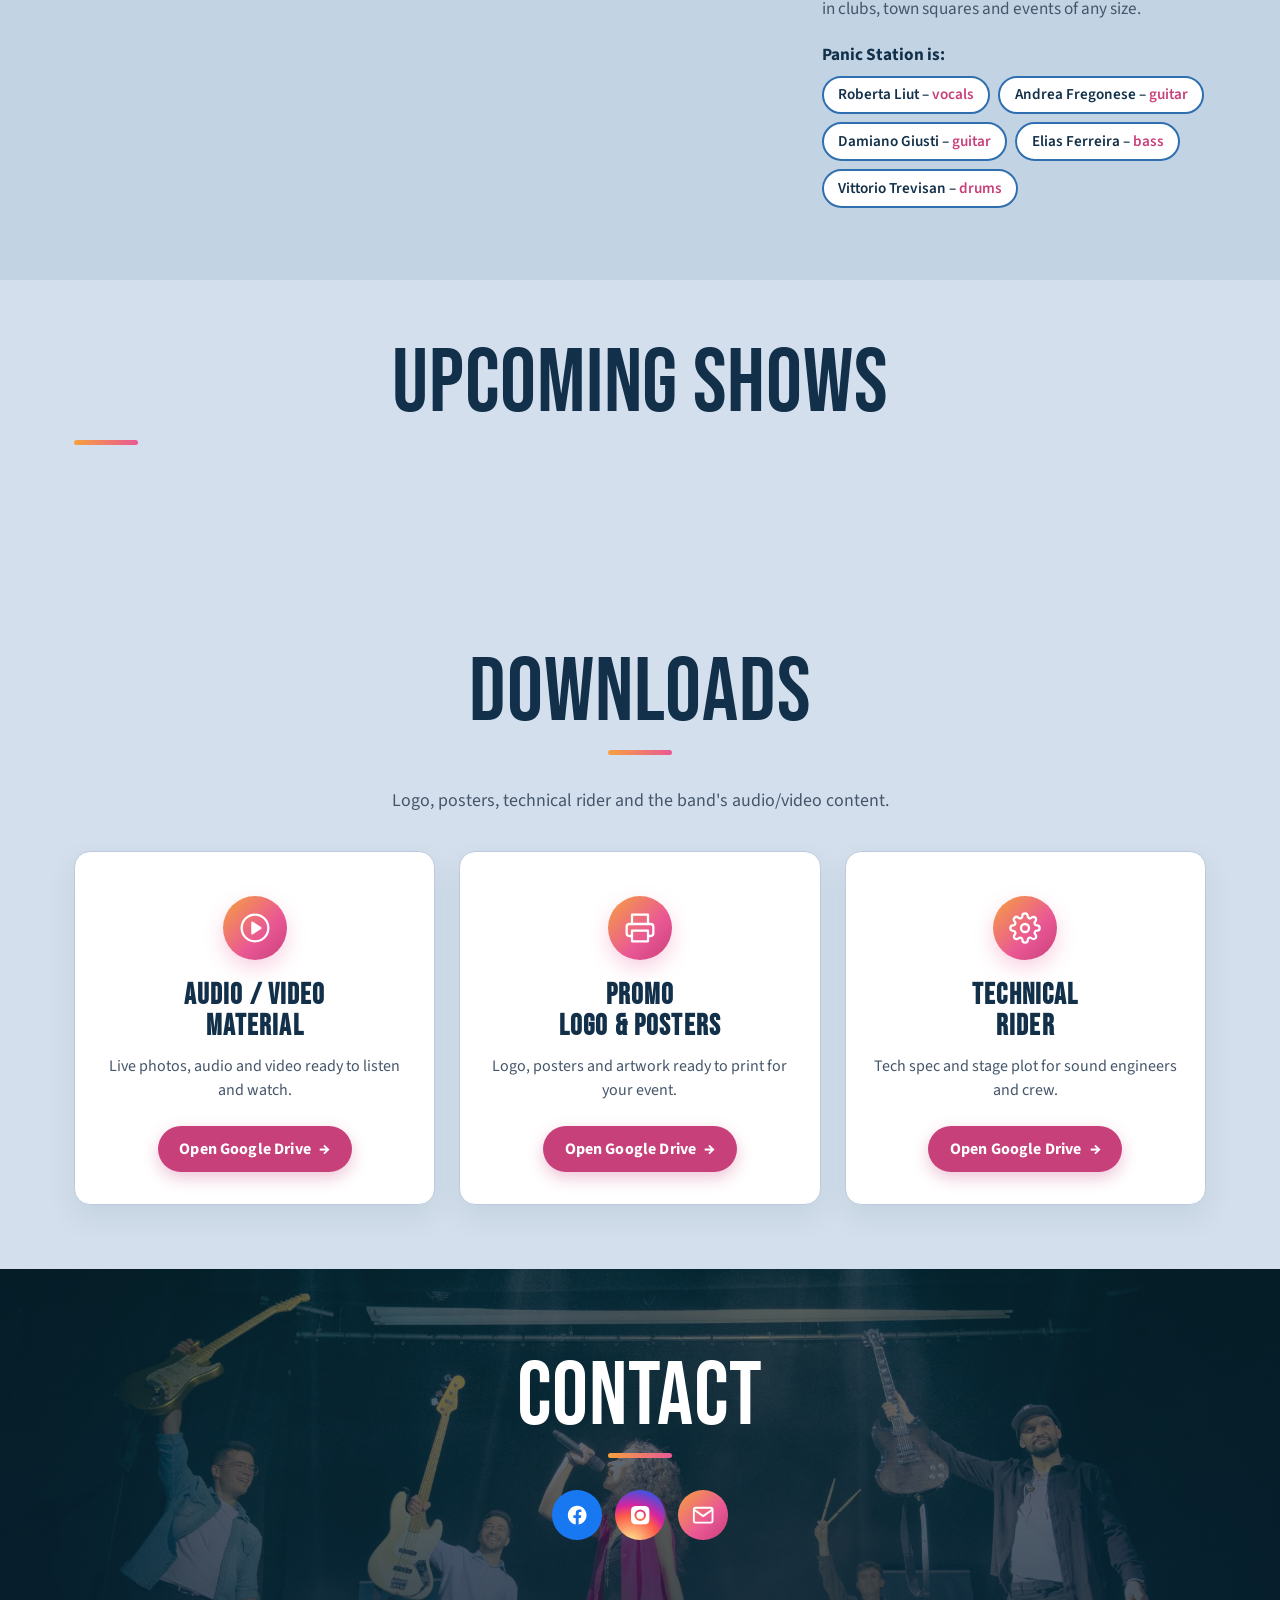
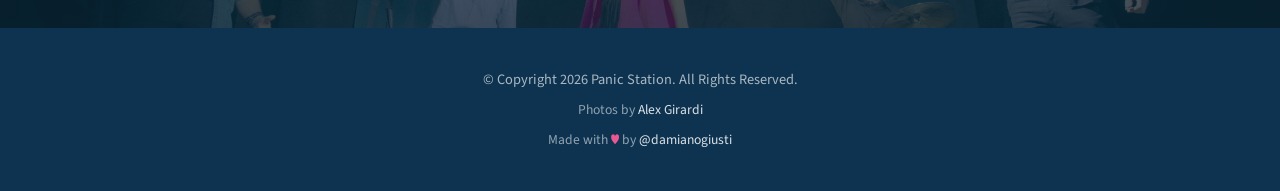
==== commit fd3db6af: "feat: local SEO for FVG/Veneto + Slovenian language - Expand MusicGroup areaServed: GeoCircle 50km +" ====
--- a/index.html
+++ b/index.html
@@ -31,6 +31,7 @@
   <meta property="og:locale" content="it_IT">
   <meta property="og:locale:alternate" content="en_US">
   <meta property="og:locale:alternate" content="de_DE">
+  <meta property="og:locale:alternate" content="sl_SI">
   <meta property="og:image" content="https://www.panicstation.it/assets/images/preview.webp">
   <meta property="og:image:type" content="image/webp">
   <meta property="og:image:width" content="1640">
@@ -65,16 +66,86 @@
     "genre": ["Pop Rock", "Rock", "Pop", "Cover Band"],
     "foundingDate": "2020",
     "email": "info@panicstation.it",
+    "address": {
+      "@type": "PostalAddress",
+      "addressLocality": "San Vito al Tagliamento",
+      "addressRegion": "Friuli-Venezia Giulia",
+      "addressCountry": "IT"
+    },
     "sameAs": [
       "https://www.facebook.com/panicstation.live/",
       "https://www.instagram.com/panicstation.live/"
     ],
     "areaServed": [
+      {
+        "@type": "GeoCircle",
+        "geoMidpoint": { "@type": "GeoCoordinates", "latitude": 45.9167, "longitude": 12.8583 },
+        "geoRadius": 50000
+      },
       { "@type": "AdministrativeArea", "name": "Friuli-Venezia Giulia" },
       { "@type": "AdministrativeArea", "name": "Veneto" },
+      { "@type": "Country", "name": "Austria" },
+      { "@type": "Country", "name": "Slovenia" },
       { "@type": "City", "name": "San Vito al Tagliamento" },
+      { "@type": "City", "name": "Pordenone" },
+      { "@type": "City", "name": "Casarsa della Delizia" },
+      { "@type": "City", "name": "Spilimbergo" },
+      { "@type": "City", "name": "Sacile" },
+      { "@type": "City", "name": "Maniago" },
+      { "@type": "City", "name": "Aviano" },
+      { "@type": "City", "name": "Cordovado" },
+      { "@type": "City", "name": "Sesto al Reghena" },
+      { "@type": "City", "name": "Valvasone Arzene" },
+      { "@type": "City", "name": "Zoppola" },
+      { "@type": "City", "name": "Fiume Veneto" },
+      { "@type": "City", "name": "Azzano Decimo" },
+      { "@type": "City", "name": "Pasiano di Pordenone" },
+      { "@type": "City", "name": "Prata di Pordenone" },
+      { "@type": "City", "name": "Brugnera" },
+      { "@type": "City", "name": "Porcia" },
+      { "@type": "City", "name": "Cordenons" },
+      { "@type": "City", "name": "Fontanafredda" },
+      { "@type": "City", "name": "Chions" },
+      { "@type": "City", "name": "San Giorgio della Richinvelda" },
+      { "@type": "City", "name": "Morsano al Tagliamento" },
+      { "@type": "City", "name": "Udine" },
+      { "@type": "City", "name": "Codroipo" },
+      { "@type": "City", "name": "Latisana" },
+      { "@type": "City", "name": "Lignano Sabbiadoro" },
+      { "@type": "City", "name": "Palmanova" },
+      { "@type": "City", "name": "San Daniele del Friuli" },
+      { "@type": "City", "name": "Cividale del Friuli" },
+      { "@type": "City", "name": "Mortegliano" },
+      { "@type": "City", "name": "Rivignano Teor" },
+      { "@type": "City", "name": "Bertiolo" },
+      { "@type": "City", "name": "Camino al Tagliamento" },
+      { "@type": "City", "name": "Talmassons" },
+      { "@type": "City", "name": "Sedegliano" },
+      { "@type": "City", "name": "Varmo" },
+      { "@type": "City", "name": "Ronchis" },
+      { "@type": "City", "name": "Precenicco" },
+      { "@type": "City", "name": "Marano Lagunare" },
+      { "@type": "City", "name": "Cervignano del Friuli" },
       { "@type": "City", "name": "Portogruaro" },
-      { "@type": "City", "name": "Pordenone" }
+      { "@type": "City", "name": "San Donà di Piave" },
+      { "@type": "City", "name": "Conegliano" },
+      { "@type": "City", "name": "Oderzo" },
+      { "@type": "City", "name": "Motta di Livenza" },
+      { "@type": "City", "name": "Caorle" },
+      { "@type": "City", "name": "San Michele al Tagliamento" },
+      { "@type": "City", "name": "Bibione" },
+      { "@type": "City", "name": "Concordia Sagittaria" },
+      { "@type": "City", "name": "Pramaggiore" },
+      { "@type": "City", "name": "Annone Veneto" },
+      { "@type": "City", "name": "Cinto Caomaggiore" },
+      { "@type": "City", "name": "Gruaro" },
+      { "@type": "City", "name": "Teglio Veneto" },
+      { "@type": "City", "name": "Fossalta di Portogruaro" },
+      { "@type": "City", "name": "San Stino di Livenza" },
+      { "@type": "City", "name": "Meduna di Livenza" },
+      { "@type": "City", "name": "Gorgo al Monticano" },
+      { "@type": "City", "name": "Ceggia" },
+      { "@type": "City", "name": "Torre di Mosto" }
     ],
     "member": [
       { "@type": "Person", "name": "Roberta Liut", "roleName": "voce" },
@@ -111,7 +182,8 @@
         <div class="lang-switch" role="group" aria-label="Language">
           <button type="button" data-lang="it">IT</button><span aria-hidden="true">|</span>
           <button type="button" data-lang="en">EN</button><span aria-hidden="true">|</span>
-          <button type="button" data-lang="de">DE</button>
+          <button type="button" data-lang="de">DE</button><span aria-hidden="true">|</span>
+          <button type="button" data-lang="sl">SL</button>
         </div>
       </nav>
     </div>
@@ -153,7 +225,7 @@
       </figure>
       <div class="band-text" data-reveal>
         <h2 class="section-title" data-i18n="band.heading">BAND</h2>
-        <p data-i18n="band.p1">Panic Station è una live band pop rock nata dall'incontro di cinque musicisti con anni di palco alle spalle. Un progetto che unisce l'energia del rock e la freschezza del pop contemporaneo, portati sul palco con l'intensità di una vera performance dal vivo.</p>
+        <p data-i18n="band.p1">Panic Station è una live band pop rock del Friuli-Venezia Giulia, nata dall'incontro di cinque musicisti con anni di palco alle spalle. Un progetto che unisce l'energia del rock e la freschezza del pop contemporaneo, portato dal vivo tra Friuli e Veneto orientale in locali, sagre ed eventi pubblici con l'intensità di una vera performance.</p>
         <p data-i18n="band.p2">La setlist spazia dai grandi successi di oggi ai classici che hanno fatto la storia del pop rock: da Dua Lipa, Billie Eilish e Chappell Roan a Green Day, Paramore, Måneskin, The Police e Bon Jovi, passando per hit italiane e internazionali. Un incontro di generi e generazioni che tiene alta l'energia dal primo all'ultimo brano.</p>
         <p data-i18n="band.p3">Dietro Panic Station c'è esperienza vera: ogni componente arriva da anni di concerti e progetti dal vivo, e questa maturità si sente sul palco, in una performance energica, precisa e coinvolgente. Una band professionale, a suo agio tra club, piazze ed eventi di ogni dimensione.</p>
         <p class="members-intro" data-i18n="band.membersIntro">I Panic Station sono:</p>
